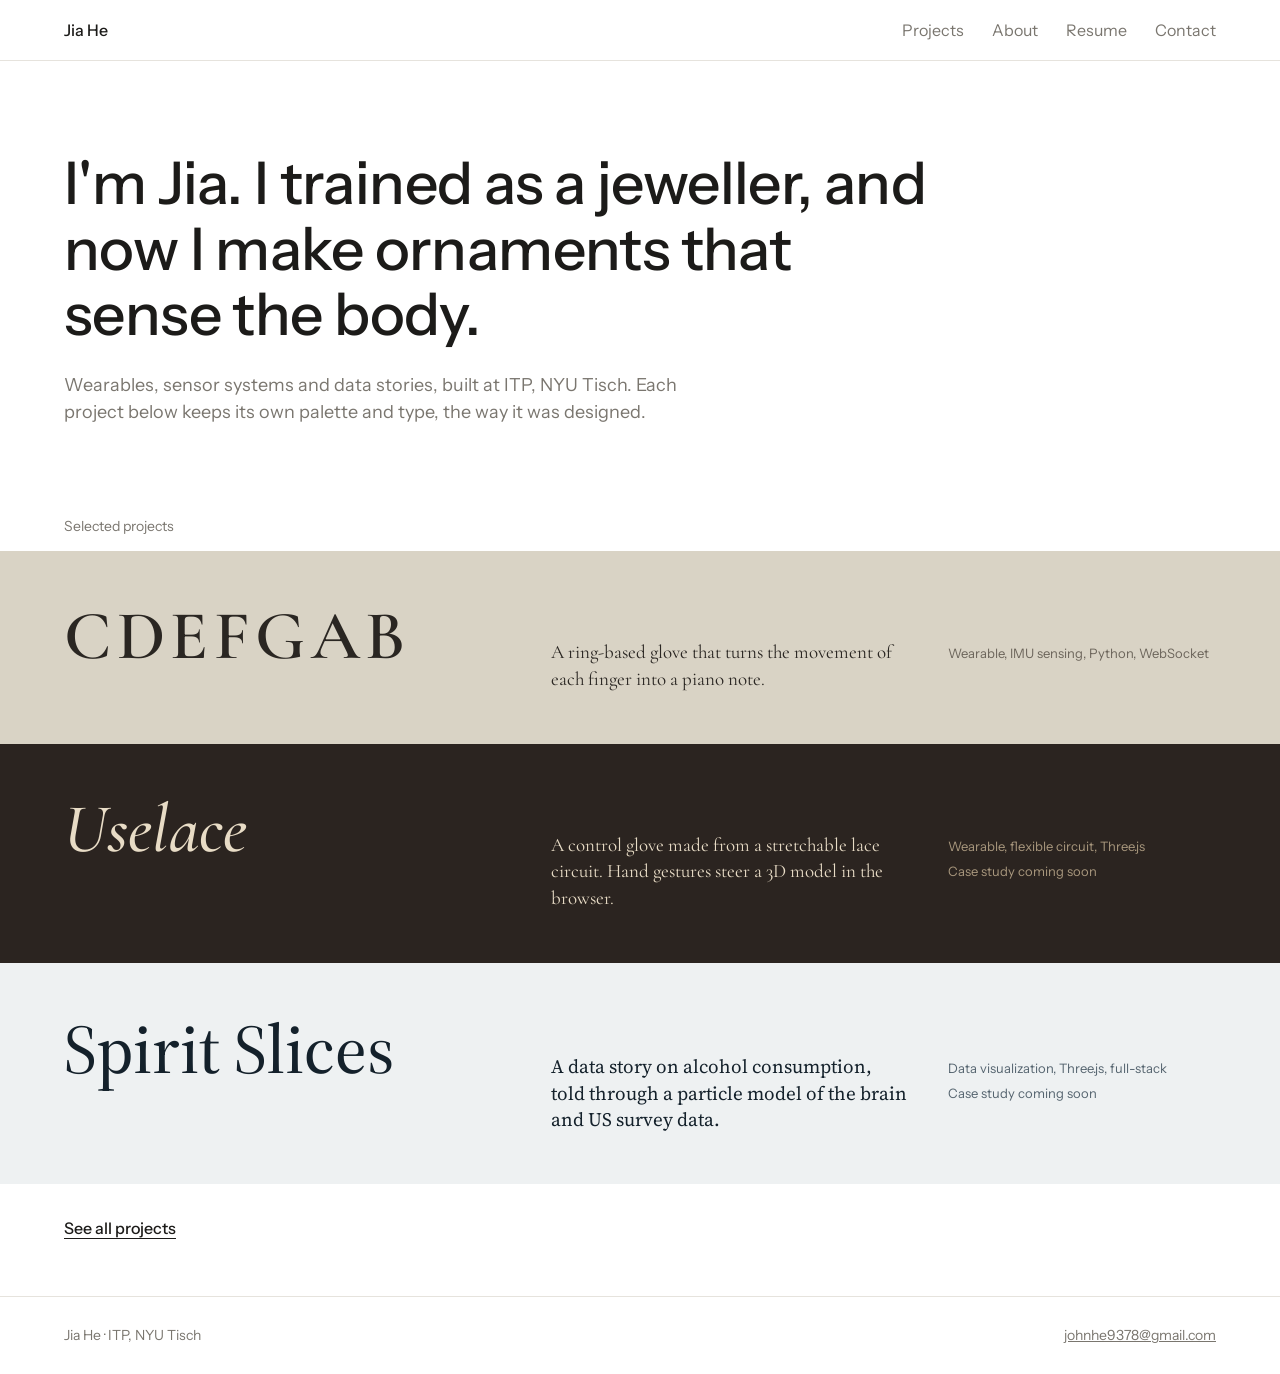
==== index.html @ 9ee6cc69 "initial commit" ====
<!doctype html>
<html lang="en">
<head>
  <meta charset="utf-8">
  <meta name="viewport" content="width=device-width, initial-scale=1">
  <title>Jia He — Wearables and interactive design</title>
  <meta name="description" content="Portfolio of Jia He, a jeweller turned creative technologist at ITP, NYU Tisch.">
  <meta property="og:title" content="Jia He — Wearables and interactive design">
  <meta property="og:description" content="Portfolio of Jia He, a jeweller turned creative technologist at ITP, NYU Tisch.">
  <link rel="preconnect" href="https://fonts.googleapis.com">
  <link rel="preconnect" href="https://fonts.gstatic.com" crossorigin>
  <link href="https://fonts.googleapis.com/css2?family=Cormorant+Garamond:ital,wght@0,500;0,600;1,500&family=IBM+Plex+Mono&family=Instrument+Sans:wght@400;500&family=JetBrains+Mono:wght@400&family=Source+Serif+4:opsz,wght@8..60,500&display=swap" rel="stylesheet">
  <link rel="stylesheet" href="style.css">
</head>
<body>

  <!-- Neutral shell: the same on every page -->
  <header class="shell-nav">
    <a class="shell-nav__name" href="index.html">Jia He</a>
    <nav class="shell-nav__links" aria-label="Site">
      <a href="projects.html">Projects</a>
      <a href="about.html">About</a>
      <a href="download/Jiayang_He_Resume.pdf">Resume</a>
      <a href="about.html#contact">Contact</a>
    </nav>
  </header>

  <main>
    <section class="page intro">
      <h1 class="intro__statement">I'm Jia. I trained as a jeweller, and now I make ornaments that sense the body.</h1>
      <p class="intro__sub">
        Wearables, sensor systems and data stories, built at ITP, NYU Tisch.
        Each project below keeps its own palette and type, the way it was designed.
      </p>
    </section>

    <section class="bands" aria-labelledby="selected">
      <h2 class="bands__label" id="selected">Selected projects</h2>
      <a class="band" data-skin="cdefgab" href="cdefgab.html"><div class="band__inner">
        <h3 class="band__title">CDEFGAB</h3>
        <p class="band__deck">A ring-based glove that turns the movement of each finger into a piano note.</p>
        <p class="band__tags">Wearable, IMU sensing, Python, WebSocket</p>
      </div></a>
      <div class="band" data-skin="uselace"><div class="band__inner">
        <h3 class="band__title">Uselace</h3>
        <p class="band__deck">A control glove made from a stretchable lace circuit. Hand gestures steer a 3D model in the browser.</p>
        <p class="band__tags">Wearable, flexible circuit, Three.js<span class="soon">Case study coming soon</span></p>
      </div></div>
      <div class="band" data-skin="spirit-slices"><div class="band__inner">
        <h3 class="band__title">Spirit Slices</h3>
        <p class="band__deck">A data story on alcohol consumption, told through a particle model of the brain and US survey data.</p>
        <p class="band__tags">Data visualization, Three.js, full-stack<span class="soon">Case study coming soon</span></p>
      </div></div>
    </section>

    <p class="page page--tight"><a class="more" href="projects.html">See all projects</a></p>
  </main>

  <footer class="shell-footer">
    <p>Jia He · ITP, NYU Tisch</p>
    <p><a href="mailto:johnhe9378@gmail.com">johnhe9378@gmail.com</a></p>
  </footer>

  <script src="script.js"></script>
</body>
</html>
---- style.css ----
/* ==========================================================
   1. Tokens
   The shell (nav, footer) is neutral and identical on every page.
   Each project sets its own skin through [data-skin="…"].
   ========================================================== */

:root {
  --shell-bg: #ffffff;
  --shell-ink: #1c1b19;
  --shell-muted: #7a766f;
  --shell-rule: #e6e3dd;
  --shell-font: "Instrument Sans", system-ui, sans-serif;

  --measure: 62ch;
  --gutter: clamp(20px, 5vw, 72px);
  --max: 1320px;
}

/* CDEFGAB skin — beige, tracked serif, dusty-rose tags, per-finger colors */
[data-skin="cdefgab"] {
  --bg: #d9d3c5;
  --bg-panel: #efeae0;
  --ink: #2a2622;
  --muted: #6c655b;
  --rule: rgba(42, 38, 34, 0.18);
  --tag-bg: #c9a99a;
  --tag-ink: #4f2a22;
  --link: #7a3d2f;

  --font-display: "Cormorant Garamond", Georgia, serif;
  --font-body: "Cormorant Garamond", Georgia, serif;
  --font-code: "JetBrains Mono", ui-monospace, monospace;

  --finger-thumb: #4c6fbf;
  --finger-index: #d9782f;
  --finger-middle: #4c9b5e;
  --finger-ring: #d9a32f;
  --finger-pinky: #c76ba8;
}

/* Example of a second skin the same template can wear (Earth Rover) */
[data-skin="earth-rover"] {
  --bg: #111111;
  --bg-panel: #1e1e1e;
  --ink: #ececec;
  --muted: #9a9a9a;
  --rule: rgba(255, 255, 255, 0.16);
  --tag-bg: #ececec;
  --tag-ink: #111111;
  --link: #ececec;
  --font-display: "JetBrains Mono", monospace;
  --font-body: "Instrument Sans", sans-serif;
  --font-code: "JetBrains Mono", monospace;
}

/* ==========================================================
   2. Reset and base
   ========================================================== */

*, *::before, *::after { box-sizing: border-box; }

html { -webkit-text-size-adjust: 100%; scroll-behavior: smooth; }

@media (prefers-reduced-motion: reduce) {
  html { scroll-behavior: auto; }
}

body {
  margin: 0;
  background: var(--shell-bg);
  color: var(--shell-ink);
  font-family: var(--shell-font);
  font-size: 16px;
  line-height: 1.5;
}

img, svg, canvas { display: block; max-width: 100%; }

a { color: inherit; }

:focus-visible {
  outline: 2px solid currentColor;
  outline-offset: 3px;
}

/* ==========================================================
   3. Shell
   ========================================================== */

.shell-nav {
  display: flex;
  justify-content: space-between;
  align-items: baseline;
  padding: 18px var(--gutter);
  border-bottom: 1px solid var(--shell-rule);
}

.shell-nav__name {
  text-decoration: none;
  font-weight: 500;
}

.shell-nav__links { display: flex; gap: 28px; }

.shell-nav__links a {
  text-decoration: none;
  color: var(--shell-muted);
}

.shell-nav__links a[aria-current="page"],
.shell-nav__links a:hover { color: var(--shell-ink); }

.shell-footer {
  display: flex;
  justify-content: space-between;
  padding: 28px var(--gutter);
  border-top: 1px solid var(--shell-rule);
  color: var(--shell-muted);
  font-size: 14px;
}

.shell-footer p { margin: 0; }

/* ==========================================================
   4. Project region
   ========================================================== */

.project {
  background: var(--bg);
  color: var(--ink);
  font-family: var(--font-body);
  font-size: 19px;
  line-height: 1.55;
}

.project a { color: var(--link); }

/* ---------- Hero ---------- */

.hero {
  max-width: var(--max);
  margin: 0 auto;
  padding: clamp(40px, 7vw, 96px) var(--gutter) clamp(32px, 5vw, 64px);
  display: grid;
  gap: 40px;
}

.hero__kicker {
  margin: 0 0 12px;
  font-family: var(--shell-font);
  font-size: 14px;
  color: var(--muted);
}

.hero__title {
  margin: 0;
  font-family: var(--font-display);
  font-weight: 600;
  font-size: clamp(56px, 11vw, 148px);
  line-height: 0.95;
  letter-spacing: 0.08em;
  text-transform: uppercase;
}

.hero__deck {
  max-width: 34ch;
  margin: 24px 0 0;
  font-size: clamp(22px, 2.6vw, 30px);
  line-height: 1.3;
  font-weight: 500;
}

/* The plot: the one place this page spends its boldness */
.hero__plot {
  margin: 0;
  background: var(--bg-panel);
  padding: 20px 20px 16px;
}

.hero__plot canvas {
  width: 100%;
  height: auto;
  aspect-ratio: 1200 / 360;
}

.hero__plot figcaption {
  display: flex;
  justify-content: space-between;
  align-items: center;
  gap: 16px;
  margin-top: 12px;
  font-size: 15px;
  color: var(--muted);
  font-family: var(--shell-font);
}

.legend {
  display: flex;
  gap: 22px;
  margin-bottom: 14px;
  font-family: var(--shell-font);
  font-size: 13px;
  color: var(--muted);
}

.legend span { display: flex; align-items: center; gap: 8px; }

.legend span::before {
  content: "";
  width: 10px;
  height: 10px;
  border-radius: 50%;
  background: var(--c);
}

.replay {
  font: inherit;
  padding: 6px 14px;
  border: 1px solid var(--rule);
  border-radius: 999px;
  background: transparent;
  color: var(--ink);
  cursor: pointer;
}

.replay:hover { background: var(--bg); }

.meta {
  display: grid;
  grid-template-columns: repeat(4, 1fr);
  gap: 24px;
  margin: 0;
  padding-top: 24px;
  border-top: 1px solid var(--rule);
}

.meta dt {
  font-family: var(--shell-font);
  font-size: 13px;
  color: var(--muted);
  margin-bottom: 6px;
}

.meta dd {
  margin: 0;
  font-size: 17px;
  line-height: 1.4;
}

.meta dd a { margin-right: 14px; }

/* ---------- Body: index + stages ---------- */

.body {
  max-width: var(--max);
  margin: 0 auto;
  padding: 0 var(--gutter);
  display: grid;
  grid-template-columns: 160px 1fr;
  gap: 48px;
}

.index {
  position: sticky;
  top: 24px;
  align-self: start;
  padding-top: 64px;
  font-family: var(--shell-font);
  font-size: 14px;
}

.index__title {
  margin: 0 0 10px;
  color: var(--muted);
}

.index ol {
  list-style: none;
  margin: 0;
  padding: 0;
  border-left: 1px solid var(--rule);
}

.index li a {
  display: block;
  padding: 6px 0 6px 14px;
  margin-left: -1px;
  border-left: 1px solid transparent;
  color: var(--muted);
  text-decoration: none;
}

.index li a[aria-current="true"] {
  color: var(--ink);
  border-left-color: var(--ink);
}

.stages { min-width: 0; }

.stage {
  padding: 64px 0;
  border-top: 1px solid var(--rule);
}

.stage:first-child { border-top: 0; }

.stage__head {
  display: flex;
  align-items: baseline;
  gap: 18px;
  margin-bottom: 32px;
}

.stage__head h2 {
  margin: 0;
  font-family: var(--font-display);
  font-weight: 600;
  font-size: clamp(30px, 3.6vw, 44px);
  letter-spacing: 0.12em;
  text-transform: uppercase;
  line-height: 1;
}

/* The tag mirrors the small rose labels in the Figma frames */
.tag {
  padding: 3px 10px;
  background: var(--tag-bg);
  color: var(--tag-ink);
  font-family: var(--shell-font);
  font-size: 12px;
  letter-spacing: 0.02em;
}

.stage__grid {
  display: grid;
  grid-template-columns: repeat(2, 1fr);
  gap: 32px 40px;
  align-items: start;
}

.stage__text { max-width: var(--measure); }
.stage__text p { margin: 0 0 1em; }
.stage__text p:last-child { margin-bottom: 0; }

/* ---------- Figures ---------- */

.fig { margin: 0; }
.fig--wide { grid-column: 1 / -1; }

.fig__frame {
  aspect-ratio: 16 / 9;
  background: var(--bg-panel);
  overflow: hidden;
}

.fig__frame--portrait { aspect-ratio: 3 / 4; }

.fig__frame img {
  width: 100%;
  height: 100%;
  object-fit: cover;
}

/* Placeholder state, shown until an image is dropped in */
.fig__frame:empty {
  display: grid;
  place-items: center;
  border: 1px dashed var(--rule);
  font-family: var(--shell-font);
  font-size: 13px;
  color: var(--muted);
}

.fig__frame:empty::after {
  content: attr(data-src);
}

.fig figcaption {
  margin-top: 10px;
  font-size: 15px;
  line-height: 1.4;
  color: var(--muted);
  max-width: 60ch;
}

/* ---------- Callout ---------- */

.callout {
  margin-top: 28px;
  padding: 20px 22px;
  background: var(--bg-panel);
}

.callout p { margin: 0; }

.callout__figure {
  font-family: var(--font-display);
  font-size: 40px;
  line-height: 1;
  margin-bottom: 8px !important;
}

/* ---------- State diagram (inline SVG) ---------- */

.fig--diagram .state {
  width: 100%;
  height: auto;
  background: var(--bg-panel);
  padding: 20px;
  font-family: var(--shell-font);
}

.state__node rect {
  fill: none;
  stroke: var(--ink);
  stroke-width: 1.2;
}

.state__node text {
  fill: var(--ink);
  font-size: 15px;
  text-anchor: middle;
}

.state__edge {
  fill: none;
  stroke: var(--ink);
  stroke-width: 1.2;
  marker-end: none;
}

.state__edge--return { stroke-dasharray: 4 4; }

.state__label {
  fill: var(--muted);
  font-size: 12px;
  text-anchor: middle;
}

/* ---------- Code ---------- */

.code-pair {
  grid-column: 1 / -1;
  display: grid;
  grid-template-columns: repeat(2, 1fr);
  gap: 20px;
}

.code {
  margin: 0;
  padding: 18px 20px;
  background: var(--bg-panel);
  font-family: var(--font-code);
  font-size: 13px;
  line-height: 1.6;
  overflow-x: auto;
}

.code .c { color: var(--muted); }

/* ---------- Prev / next ---------- */

.project-nav {
  max-width: var(--max);
  margin: 0 auto;
  padding: 48px var(--gutter) 72px;
  display: flex;
  justify-content: space-between;
  border-top: 1px solid var(--rule);
}

.project-nav__link {
  text-decoration: none;
  color: var(--ink);
  display: grid;
  gap: 4px;
}

.project-nav__link small {
  font-family: var(--shell-font);
  font-size: 13px;
  color: var(--muted);
}

.project-nav__link span {
  font-family: var(--font-display);
  font-size: 32px;
  letter-spacing: 0.06em;
  text-transform: uppercase;
}

.project-nav__link--next { text-align: right; }

/* ==========================================================
   5. Responsive
   ========================================================== */

@media (max-width: 900px) {
  .body { grid-template-columns: 1fr; gap: 0; }

  .index {
    position: static;
    padding-top: 40px;
  }

  .index ol {
    display: flex;
    flex-wrap: wrap;
    gap: 4px 18px;
    border-left: 0;
  }

  .index li a {
    padding: 4px 0;
    margin: 0;
    border-left: 0;
    border-bottom: 1px solid transparent;
  }

  .index li a[aria-current="true"] { border-bottom-color: var(--ink); }

  .meta { grid-template-columns: repeat(2, 1fr); }
}

@media (max-width: 640px) {
  .project { font-size: 18px; }
  .stage__grid, .code-pair { grid-template-columns: 1fr; }
  .stage { padding: 48px 0; }
  .stage__head { flex-wrap: wrap; gap: 12px; }
  .legend { flex-wrap: wrap; gap: 10px 16px; }
  .hero__plot figcaption { flex-direction: column; align-items: flex-start; }
  .shell-footer { flex-direction: column; gap: 6px; }
  .project-nav__link span { font-size: 22px; }
}
/* ==========================================================
   6. Site pages: home, projects, about
   The shell stays neutral. Anything that represents a project
   (a band on the home page, a card on the projects page) wears
   that project's skin, so the index previews each case study.
   ========================================================== */

/* Per-skin title treatment, used by bands and cards */
[data-skin="cdefgab"] { --display-transform: uppercase; --display-tracking: 0.08em; }

/* Placeholder skins: swap these values for the palettes in your Figma frames */
[data-skin="uselace"] {
  --bg: #2b2420; --bg-panel: #382f29; --ink: #e8dcc6; --muted: #a8977d;
  --rule: rgba(232, 220, 198, 0.2);
  --font-display: "Cormorant Garamond", Georgia, serif;
  --font-body: "Cormorant Garamond", Georgia, serif;
  --display-style: italic; --display-weight: 500;
}
[data-skin="spirit-slices"] {
  --bg: #eef1f2; --bg-panel: #dfe5e7; --ink: #14212b; --muted: #55646f;
  --rule: rgba(20, 33, 43, 0.18);
  --font-display: "Source Serif 4", Georgia, serif;
  --font-body: "Source Serif 4", Georgia, serif;
  --display-weight: 500;
}
[data-skin="earth-rover"] { --display-weight: 400; --display-tracking: -0.02em; }
[data-skin="cell-ar"] {
  --bg: #0f3b3a; --bg-panel: #174b49; --ink: #e6f5ee; --muted: #9cc4b8;
  --rule: rgba(230, 245, 238, 0.2);
  --font-display: "Instrument Sans", system-ui, sans-serif;
  --font-body: "Instrument Sans", system-ui, sans-serif;
  --display-weight: 500; --display-tracking: -0.02em;
}

.page {
  max-width: var(--max);
  margin: 0 auto;
  padding: clamp(40px, 7vw, 96px) var(--gutter);
}
.page--tight { padding-top: 32px; padding-bottom: 56px; }

.page__title {
  margin: 0 0 40px;
  font-size: clamp(30px, 4.6vw, 60px);
  font-weight: 500;
  line-height: 1.1;
  letter-spacing: -0.01em;
}

.intro__statement {
  margin: 0;
  max-width: 22ch;
  font-size: clamp(30px, 4.6vw, 60px);
  font-weight: 500;
  line-height: 1.12;
  letter-spacing: -0.01em;
}

.intro__sub {
  max-width: 52ch;
  margin: 24px 0 0;
  font-size: 18px;
  color: var(--shell-muted);
}

.more { font-weight: 500; text-underline-offset: 4px; }

.soon {
  display: block;
  margin: 6px 0 0;
  font-family: var(--shell-font);
  font-size: 13px;
  color: var(--muted);
}

/* ---------- Home: skinned bands ---------- */

.bands__label {
  max-width: var(--max);
  margin: 0 auto;
  padding: 0 var(--gutter) 14px;
  font-size: 14px;
  font-weight: 400;
  color: var(--shell-muted);
}

.band {
  display: block;
  background: var(--bg);
  color: var(--ink);
  font-family: var(--font-body);
  text-decoration: none;
}

a.band:hover, a.band:focus-visible { background: var(--bg-panel); }

.band__inner {
  max-width: var(--max);
  margin: 0 auto;
  padding: clamp(28px, 4vw, 52px) var(--gutter);
  display: grid;
  grid-template-columns: minmax(0, 5fr) minmax(0, 4fr) minmax(0, 3fr);
  gap: 16px 40px;
  align-items: baseline;
}

.band__title, .card__title {
  margin: 0;
  font-family: var(--font-display);
  font-weight: var(--display-weight, 600);
  font-style: var(--display-style, normal);
  text-transform: var(--display-transform, none);
  letter-spacing: var(--display-tracking, 0);
  line-height: 1;
}

.band__title { font-size: clamp(36px, 5.4vw, 76px); }
.band__deck { margin: 0; font-size: 19px; line-height: 1.4; }

.band__tags, .card__tags {
  margin: 0;
  font-family: var(--shell-font);
  font-size: 13px;
  color: var(--muted);
}

/* ---------- Projects: skinned cards ---------- */

.cards {
  display: grid;
  grid-template-columns: repeat(3, minmax(0, 1fr));
  gap: 20px;
}

.card {
  display: flex;
  flex-direction: column;
  gap: 10px;
  padding: 16px 16px 22px;
  background: var(--bg);
  color: var(--ink);
  font-family: var(--font-body);
  text-decoration: none;
}

.card--lead { grid-column: span 2; }
.card .fig__frame { aspect-ratio: 4 / 3; margin-bottom: 8px; }
.card--lead .fig__frame { aspect-ratio: auto; flex: 1; min-height: 240px; }
a.card:hover .fig__frame, a.card:focus-visible .fig__frame { outline: 1px solid var(--ink); }

.card__title { font-size: clamp(28px, 3vw, 40px); }
.card__deck { margin: 0; font-size: 17px; line-height: 1.4; }

/* ---------- About ---------- */

.about {
  display: grid;
  grid-template-columns: minmax(0, 5fr) minmax(0, 6fr);
  gap: 56px clamp(32px, 6vw, 96px);
  align-items: start;
}

.about__bio p { max-width: 46ch; margin: 24px 0 0; font-size: 18px; }

.about__facts section + section { margin-top: 40px; }

.about__facts h2 {
  margin: 0 0 4px;
  font-size: 14px;
  font-weight: 400;
  color: var(--shell-muted);
}

.rows { margin: 0; }

.rows > div {
  display: grid;
  grid-template-columns: 150px minmax(0, 1fr);
  gap: 20px;
  padding: 12px 0;
  border-top: 1px solid var(--shell-rule);
}

.rows dt { color: var(--shell-muted); font-size: 15px; }
.rows dd { margin: 0; }

@media (max-width: 900px) {
  .band__inner { grid-template-columns: 1fr; }
  .cards { grid-template-columns: repeat(2, minmax(0, 1fr)); }
  .about { grid-template-columns: 1fr; }
}

@media (max-width: 640px) {
  .shell-nav { flex-wrap: wrap; gap: 8px 20px; }
  .shell-nav__links { gap: 18px; flex-wrap: wrap; }
  .cards { grid-template-columns: 1fr; }
  .card--lead { grid-column: auto; }
  .card--lead .fig__frame { aspect-ratio: 4 / 3; min-height: 0; }
  .rows > div { grid-template-columns: 1fr; gap: 2px; }
}

.about .intro__statement { font-size: clamp(26px, 3vw, 38px); line-height: 1.2; }
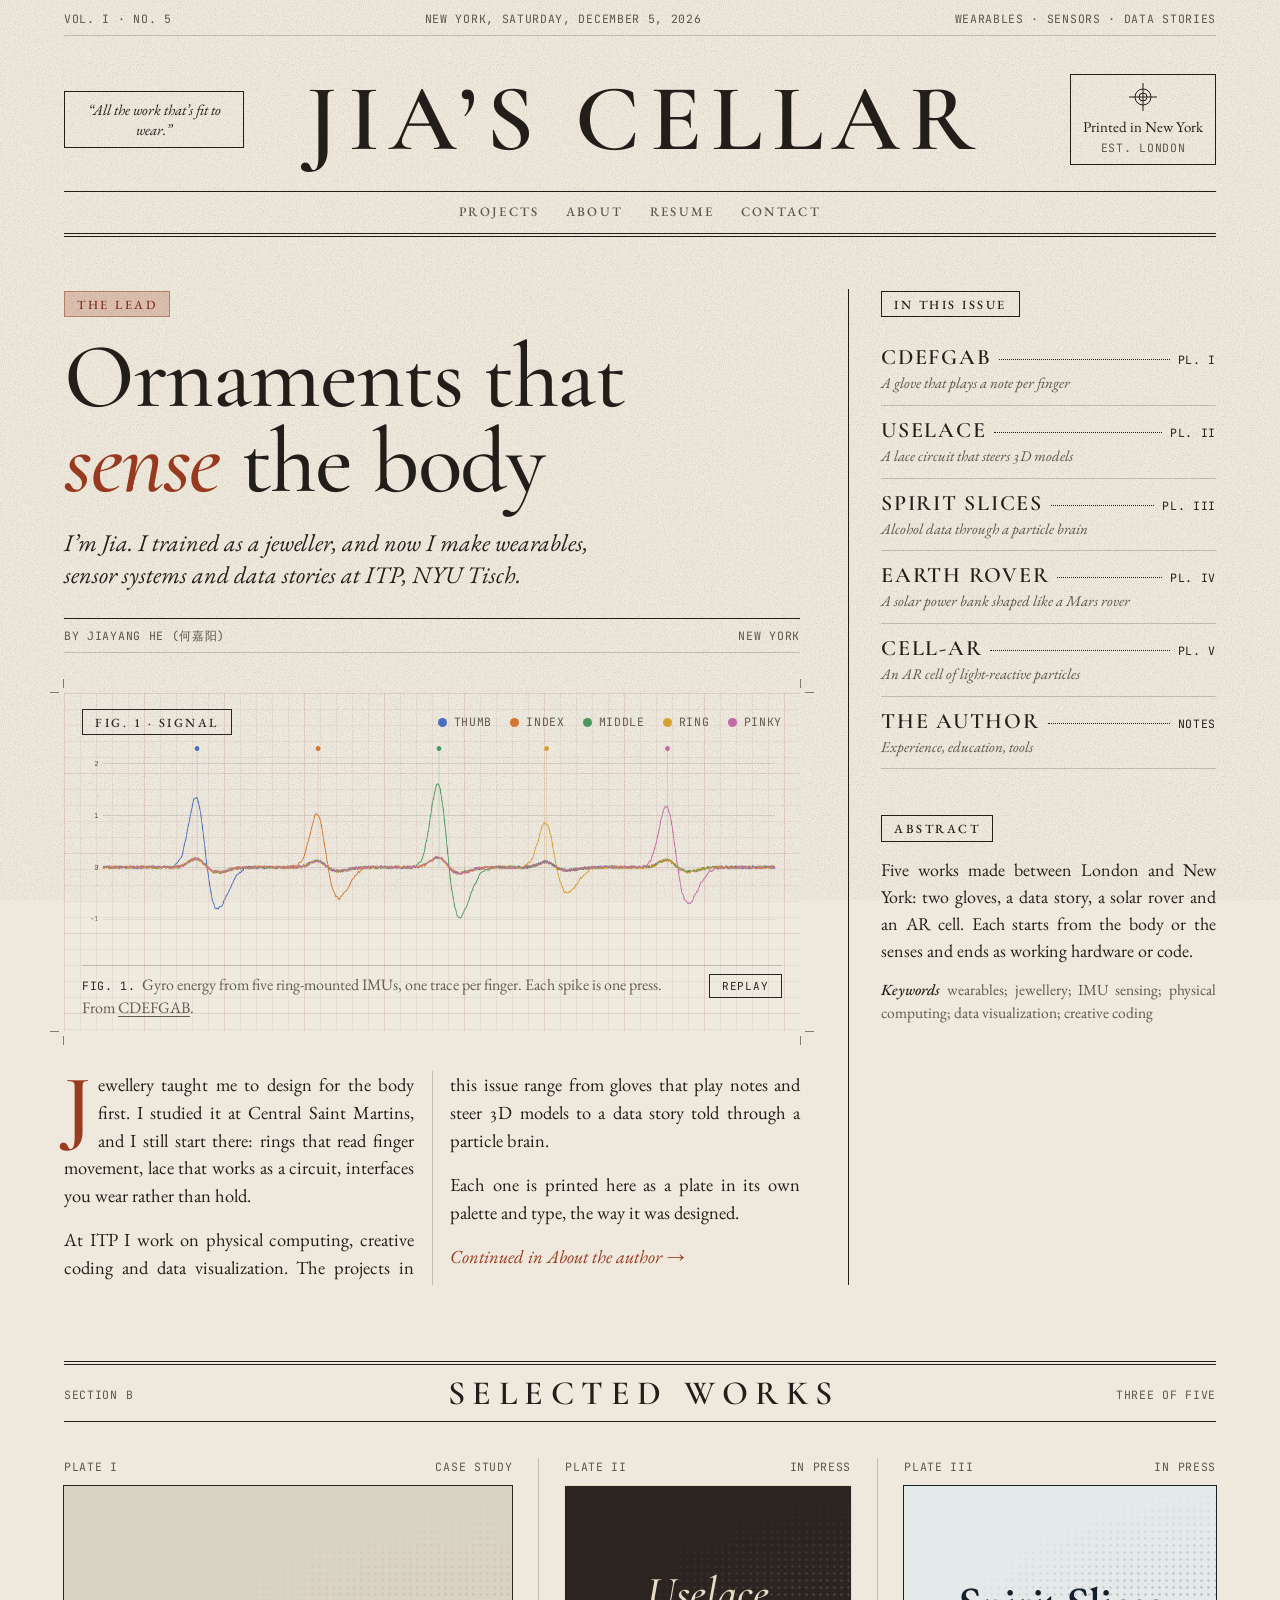
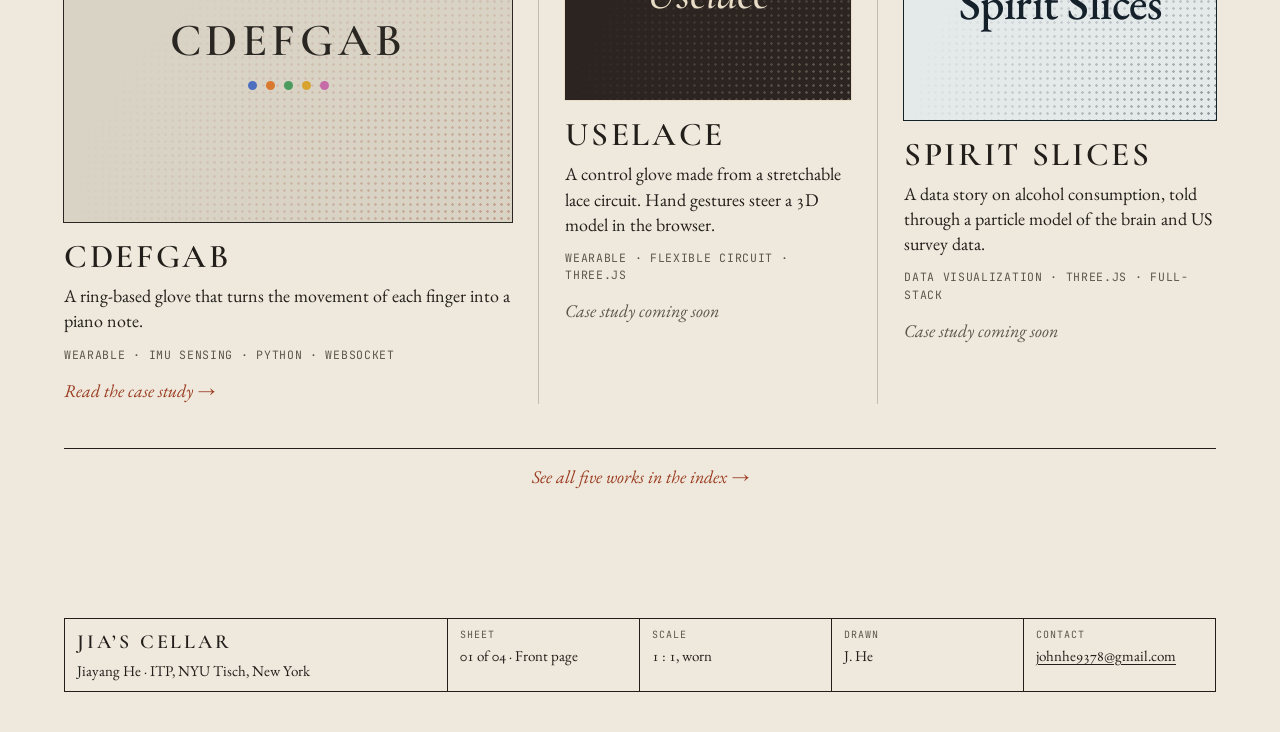
==== commit 6519dc1f: "Restyle site as a printed broadsheet with a front-page hero Newsprint palette, tracked-caps serif he" ====
--- a/index.html
+++ b/index.html
@@ -3,21 +3,35 @@
 <head>
   <meta charset="utf-8">
   <meta name="viewport" content="width=device-width, initial-scale=1">
-  <title>Jia He — Wearables and interactive design</title>
+  <title>Jia's Cellar — Jia He, wearables and interactive design</title>
   <meta name="description" content="Portfolio of Jia He, a jeweller turned creative technologist at ITP, NYU Tisch.">
-  <meta property="og:title" content="Jia He — Wearables and interactive design">
+  <meta property="og:title" content="Jia's Cellar — Jia He, wearables and interactive design">
   <meta property="og:description" content="Portfolio of Jia He, a jeweller turned creative technologist at ITP, NYU Tisch.">
   <link rel="preconnect" href="https://fonts.googleapis.com">
   <link rel="preconnect" href="https://fonts.gstatic.com" crossorigin>
-  <link href="https://fonts.googleapis.com/css2?family=Cormorant+Garamond:ital,wght@0,500;0,600;1,500&family=IBM+Plex+Mono&family=Instrument+Sans:wght@400;500&family=JetBrains+Mono:wght@400&family=Source+Serif+4:opsz,wght@8..60,500&display=swap" rel="stylesheet">
+  <link href="https://fonts.googleapis.com/css2?family=Cormorant+Garamond:ital,wght@0,500;0,600;1,500;1,600&family=EB+Garamond:ital,wght@0,400;0,500;1,400&family=JetBrains+Mono:wght@400;500&display=swap" rel="stylesheet">
   <link rel="stylesheet" href="style.css">
 </head>
 <body>
+  <a class="skip" href="#main">Skip to content</a>
 
-  <!-- Neutral shell: the same on every page -->
-  <header class="shell-nav">
-    <a class="shell-nav__name" href="index.html">Jia He</a>
-    <nav class="shell-nav__links" aria-label="Site">
+  <!-- Front-page masthead: nameplate with ears. Inner pages use the compact bar. -->
+  <header class="masthead masthead--front">
+    <div class="masthead__strip mono">
+      <span>Vol. I · No. 5</span>
+      <span data-today>New York</span>
+      <span>Wearables · Sensors · Data stories</span>
+    </div>
+    <div class="masthead__flag">
+      <p class="ear">“All the work that’s fit to wear.”</p>
+      <a class="masthead__name" href="index.html" aria-current="page">Jia’s Cellar</a>
+      <p class="ear ear--right">
+        <svg class="regmark" viewBox="0 0 28 28" aria-hidden="true"><g fill="none" stroke="currentColor"><circle cx="14" cy="14" r="8"/><circle cx="14" cy="14" r="4"/><path d="M14 0v28M0 14h28"/></g></svg>
+        Printed in New York
+        <span class="mono">Est. London</span>
+      </p>
+    </div>
+    <nav class="masthead__nav" aria-label="Site">
       <a href="projects.html">Projects</a>
       <a href="about.html">About</a>
       <a href="download/Jiayang_He_Resume.pdf">Resume</a>
@@ -25,40 +39,147 @@
     </nav>
   </header>
 
-  <main>
-    <section class="page intro">
-      <h1 class="intro__statement">I'm Jia. I trained as a jeweller, and now I make ornaments that sense the body.</h1>
-      <p class="intro__sub">
-        Wearables, sensor systems and data stories, built at ITP, NYU Tisch.
-        Each project below keeps its own palette and type, the way it was designed.
-      </p>
+  <main id="main">
+
+    <!-- Hero: the lead story -->
+    <section class="front">
+      <article class="front__lead">
+        <p class="label label--filled">The lead</p>
+        <h1 class="headline">Ornaments that <em>sense</em> the body</h1>
+        <p class="deck">
+          I’m Jia. I trained as a jeweller, and now I make wearables, sensor systems
+          and data stories at ITP, NYU Tisch.
+        </p>
+        <p class="byline mono">
+          <span>By Jiayang He (何嘉阳)</span>
+          <span>New York</span>
+        </p>
+
+        <figure class="plot graph crop" data-skin="cdefgab">
+          <div class="plot__head">
+            <span class="label">Fig. 1 · Signal</span>
+            <div class="legend mono" aria-hidden="true">
+              <span style="--c: var(--finger-thumb)">Thumb</span>
+              <span style="--c: var(--finger-index)">Index</span>
+              <span style="--c: var(--finger-middle)">Middle</span>
+              <span style="--c: var(--finger-ring)">Ring</span>
+              <span style="--c: var(--finger-pinky)">Pinky</span>
+            </div>
+          </div>
+          <canvas id="signal" width="1200" height="360" role="img"
+                  aria-label="Five gyro traces, one per finger, each spiking once as that finger presses"></canvas>
+          <figcaption>
+            <span><span class="fig-no">Fig. 1.</span>Gyro energy from five ring-mounted IMUs, one trace per finger.
+            Each spike is one press. From <a href="cdefgab.html">CDEFGAB</a>.</span>
+            <button type="button" class="replay" id="replay">Replay</button>
+          </figcaption>
+        </figure>
+
+        <div class="columns dropcap">
+          <p>
+            Jewellery taught me to design for the body first. I studied it at Central Saint
+            Martins, and I still start there: rings that read finger movement, lace that works
+            as a circuit, interfaces you wear rather than hold.
+          </p>
+          <p>
+            At ITP I work on physical computing, creative coding and data visualization. The
+            projects in this issue range from gloves that play notes and steer 3D models to a
+            data story told through a particle brain.
+          </p>
+          <p>
+            Each one is printed here as a plate in its own palette and type, the way it was
+            designed.
+          </p>
+          <p class="jump"><a href="about.html">Continued in About the author →</a></p>
+        </div>
+      </article>
+
+      <aside class="front__aside">
+        <nav aria-labelledby="contents-head">
+          <h2 class="label" id="contents-head">In this issue</h2>
+          <ol class="contents">
+            <li><a href="cdefgab.html"><span class="contents__title">CDEFGAB</span><span class="contents__leader"></span><span class="contents__ref mono">Pl. I</span></a>
+              <small>A glove that plays a note per finger</small></li>
+            <li><a href="projects.html#uselace"><span class="contents__title">Uselace</span><span class="contents__leader"></span><span class="contents__ref mono">Pl. II</span></a>
+              <small>A lace circuit that steers 3D models</small></li>
+            <li><a href="projects.html#spirit-slices"><span class="contents__title">Spirit Slices</span><span class="contents__leader"></span><span class="contents__ref mono">Pl. III</span></a>
+              <small>Alcohol data through a particle brain</small></li>
+            <li><a href="projects.html#earth-rover"><span class="contents__title">Earth Rover</span><span class="contents__leader"></span><span class="contents__ref mono">Pl. IV</span></a>
+              <small>A solar power bank shaped like a Mars rover</small></li>
+            <li><a href="projects.html#cell-ar"><span class="contents__title">Cell-AR</span><span class="contents__leader"></span><span class="contents__ref mono">Pl. V</span></a>
+              <small>An AR cell of light-reactive particles</small></li>
+            <li><a href="about.html"><span class="contents__title">The author</span><span class="contents__leader"></span><span class="contents__ref mono">Notes</span></a>
+              <small>Experience, education, tools</small></li>
+          </ol>
+        </nav>
+
+        <section class="abstract" aria-labelledby="abstract-head">
+          <h2 class="label" id="abstract-head">Abstract</h2>
+          <p>
+            Five works made between London and New York: two gloves, a data story, a
+            solar rover and an AR cell. Each starts from the body or the senses
+            and ends as working hardware or code.
+          </p>
+          <p class="keywords"><b>Keywords</b> wearables; jewellery; IMU sensing; physical computing; data visualization; creative coding</p>
+        </section>
+      </aside>
     </section>
 
-    <section class="bands" aria-labelledby="selected">
-      <h2 class="bands__label" id="selected">Selected projects</h2>
-      <a class="band" data-skin="cdefgab" href="cdefgab.html"><div class="band__inner">
-        <h3 class="band__title">CDEFGAB</h3>
-        <p class="band__deck">A ring-based glove that turns the movement of each finger into a piano note.</p>
-        <p class="band__tags">Wearable, IMU sensing, Python, WebSocket</p>
-      </div></a>
-      <div class="band" data-skin="uselace"><div class="band__inner">
-        <h3 class="band__title">Uselace</h3>
-        <p class="band__deck">A control glove made from a stretchable lace circuit. Hand gestures steer a 3D model in the browser.</p>
-        <p class="band__tags">Wearable, flexible circuit, Three.js<span class="soon">Case study coming soon</span></p>
-      </div></div>
-      <div class="band" data-skin="spirit-slices"><div class="band__inner">
-        <h3 class="band__title">Spirit Slices</h3>
-        <p class="band__deck">A data story on alcohol consumption, told through a particle model of the brain and US survey data.</p>
-        <p class="band__tags">Data visualization, Three.js, full-stack<span class="soon">Case study coming soon</span></p>
-      </div></div>
+    <!-- Selected works, each a plate in its project's skin -->
+    <section class="works" aria-labelledby="works-head">
+      <header class="section-flag">
+        <span class="mono">Section B</span>
+        <h2 id="works-head">Selected works</h2>
+        <span class="mono">Three of five</span>
+      </header>
+
+      <div class="entries">
+        <article class="entry">
+          <p class="entry__meta mono"><span>Plate I</span><span>Case study</span></p>
+          <a class="plate" data-skin="cdefgab" data-src="images/thumbs/cdefgab.jpg" href="cdefgab.html" tabindex="-1" aria-hidden="true">
+            <span class="plate__poster"><span class="plate__title">CDEFGAB</span></span>
+          </a>
+          <h3 class="entry__title"><a href="cdefgab.html">CDEFGAB</a></h3>
+          <p class="entry__deck">A ring-based glove that turns the movement of each finger into a piano note.</p>
+          <p class="entry__tags mono">Wearable · IMU sensing · Python · WebSocket</p>
+          <p class="jump"><a href="cdefgab.html">Read the case study →</a></p>
+        </article>
+
+        <article class="entry">
+          <p class="entry__meta mono"><span>Plate II</span><span>In press</span></p>
+          <div class="plate" data-skin="uselace" data-src="images/thumbs/uselace.jpg" aria-hidden="true">
+            <span class="plate__poster"><span class="plate__title">Uselace</span></span>
+          </div>
+          <h3 class="entry__title"><a href="projects.html#uselace">Uselace</a></h3>
+          <p class="entry__deck">A control glove made from a stretchable lace circuit. Hand gestures steer a 3D model in the browser.</p>
+          <p class="entry__tags mono">Wearable · flexible circuit · Three.js</p>
+          <p class="jump jump--off">Case study coming soon</p>
+        </article>
+
+        <article class="entry">
+          <p class="entry__meta mono"><span>Plate III</span><span>In press</span></p>
+          <div class="plate" data-skin="spirit-slices" data-src="images/thumbs/spirit-slices.jpg" aria-hidden="true">
+            <span class="plate__poster"><span class="plate__title">Spirit Slices</span></span>
+          </div>
+          <h3 class="entry__title"><a href="projects.html#spirit-slices">Spirit Slices</a></h3>
+          <p class="entry__deck">A data story on alcohol consumption, told through a particle model of the brain and US survey data.</p>
+          <p class="entry__tags mono">Data visualization · Three.js · full-stack</p>
+          <p class="jump jump--off">Case study coming soon</p>
+        </article>
+      </div>
+
+      <p class="more-line"><span class="jump"><a href="projects.html">See all five works in the index →</a></span></p>
     </section>
-
-    <p class="page page--tight"><a class="more" href="projects.html">See all projects</a></p>
   </main>
 
-  <footer class="shell-footer">
-    <p>Jia He · ITP, NYU Tisch</p>
-    <p><a href="mailto:johnhe9378@gmail.com">johnhe9378@gmail.com</a></p>
+  <footer class="colophon">
+    <dl class="titleblock">
+      <div class="titleblock__name"><dt>Jia’s Cellar</dt><dd>Jiayang He · ITP, NYU Tisch, New York</dd></div>
+      <div><dt>Sheet</dt><dd>01 of 04 · Front page</dd></div>
+      <div><dt>Scale</dt><dd>1 : 1, worn</dd></div>
+      <div><dt>Drawn</dt><dd>J. He</dd></div>
+      <div><dt>Contact</dt><dd><a href="mailto:johnhe9378@gmail.com">johnhe9378@gmail.com</a></dd></div>
+    </dl>
   </footer>
 
   <script src="script.js"></script>
--- a/style.css
+++ b/style.css
@@ -1,60 +1,48 @@
+/* ==========================================================
+   Jia's Cellar — a broadsheet / journal / drawing-set system
+   1. Tokens            paper, ink, rust, three voices of type
+   2. Base              reset, paper grain, links
+   3. Shared marks      labels, crop marks, graph paper, title block
+   4. Masthead + footer the shell, same on every page
+   5. Front page        the hero: nameplate, lead story, contents
+   6. Entries + plates  works shown as tipped-in plates
+   7. Inner pages       works index, about
+   8. Case study        the [data-skin] project region
+   9. Project skins     each project keeps its own palette and type
+   10. Responsive
+   ========================================================== */
+
 /* ==========================================================
    1. Tokens
-   The shell (nav, footer) is neutral and identical on every page.
-   Each project sets its own skin through [data-skin="…"].
+   The page is printed on warm newsprint. Everything inside a
+   [data-skin] region redefines the same names, so shared parts
+   (labels, captions, title blocks) take on that project's ink.
    ========================================================== */
 
 :root {
-  --shell-bg: #ffffff;
-  --shell-ink: #1c1b19;
-  --shell-muted: #7a766f;
-  --shell-rule: #e6e3dd;
-  --shell-font: "Instrument Sans", system-ui, sans-serif;
+  --bg: #efe9dd;          /* newsprint */
+  --bg-panel: #e5ddcd;
+  --ink: #221e1a;
+  --muted: #5d564c;
+  --rule: rgba(34, 30, 26, 0.22);
+  --accent: #9a3b20;      /* rust, from the arrows in the process sheets */
+  --label-bg: #dcc0b0;
+  --label-ink: #85321d;
+  --label-line: #b8826d;
+  --grid: rgba(154, 59, 32, 0.07);
+
+  --font-display: "Cormorant Garamond", Georgia, serif;
+  --font-body: "EB Garamond", Georgia, serif;
+  --font-mono: "JetBrains Mono", ui-monospace, monospace;
+  --font-code: var(--font-mono);
 
   --measure: 62ch;
-  --gutter: clamp(20px, 5vw, 72px);
+  --gutter: clamp(16px, 5vw, 72px);
   --max: 1320px;
 }
 
-/* CDEFGAB skin — beige, tracked serif, dusty-rose tags, per-finger colors */
-[data-skin="cdefgab"] {
-  --bg: #d9d3c5;
-  --bg-panel: #efeae0;
-  --ink: #2a2622;
-  --muted: #6c655b;
-  --rule: rgba(42, 38, 34, 0.18);
-  --tag-bg: #c9a99a;
-  --tag-ink: #4f2a22;
-  --link: #7a3d2f;
-
-  --font-display: "Cormorant Garamond", Georgia, serif;
-  --font-body: "Cormorant Garamond", Georgia, serif;
-  --font-code: "JetBrains Mono", ui-monospace, monospace;
-
-  --finger-thumb: #4c6fbf;
-  --finger-index: #d9782f;
-  --finger-middle: #4c9b5e;
-  --finger-ring: #d9a32f;
-  --finger-pinky: #c76ba8;
-}
-
-/* Example of a second skin the same template can wear (Earth Rover) */
-[data-skin="earth-rover"] {
-  --bg: #111111;
-  --bg-panel: #1e1e1e;
-  --ink: #ececec;
-  --muted: #9a9a9a;
-  --rule: rgba(255, 255, 255, 0.16);
-  --tag-bg: #ececec;
-  --tag-ink: #111111;
-  --link: #ececec;
-  --font-display: "JetBrains Mono", monospace;
-  --font-body: "Instrument Sans", sans-serif;
-  --font-code: "JetBrains Mono", monospace;
-}
-
 /* ==========================================================
-   2. Reset and base
+   2. Base
    ========================================================== */
 
 *, *::before, *::after { box-sizing: border-box; }
@@ -67,62 +55,734 @@
 
 body {
   margin: 0;
-  background: var(--shell-bg);
-  color: var(--shell-ink);
-  font-family: var(--shell-font);
+  background: var(--bg);
+  color: var(--ink);
+  font-family: var(--font-body);
+  font-size: 18px;
+  line-height: 1.5;
+  font-variant-numeric: oldstyle-nums;
+}
+
+/* Paper grain over everything, plates included, so the whole
+   site reads as one printed sheet. */
+body::after {
+  content: "";
+  position: fixed;
+  inset: 0;
+  z-index: 100;
+  pointer-events: none;
+  opacity: 0.5;
+  mix-blend-mode: multiply;
+  background-image: url("data:image/svg+xml,%3Csvg xmlns='http://www.w3.org/2000/svg' width='180' height='180'%3E%3Cfilter id='n'%3E%3CfeTurbulence type='fractalNoise' baseFrequency='.85' numOctaves='2' stitchTiles='stitch'/%3E%3CfeColorMatrix values='0 0 0 0 .35 0 0 0 0 .3 0 0 0 0 .24 0 0 0 -1.1 .62'/%3E%3C/filter%3E%3Crect width='100%25' height='100%25' filter='url(%23n)'/%3E%3C/svg%3E");
+}
+
+img, svg, canvas { display: block; max-width: 100%; }
+
+a { color: inherit; text-underline-offset: 3px; text-decoration-thickness: 1px; }
+
+:focus-visible {
+  outline: 2px solid var(--accent);
+  outline-offset: 3px;
+}
+
+.skip {
+  position: absolute;
+  left: -9999px;
+  top: 8px;
+  z-index: 101;
+  padding: 8px 14px;
+  background: var(--ink);
+  color: var(--bg);
+}
+.skip:focus { left: 8px; }
+
+/* ==========================================================
+   3. Shared marks
+   ========================================================== */
+
+/* Boxed label: the outlined tabs from the process sheets */
+.label {
+  display: inline-block;
+  margin: 0;
+  padding: 4px 12px 3px;
+  border: 1px solid currentColor;
+  font-family: var(--font-body);
+  font-weight: 500;
+  font-size: 12.5px;
+  line-height: 1.4;
+  letter-spacing: 0.2em;
+  text-transform: uppercase;
+  font-variant-numeric: lining-nums;
+}
+
+/* Filled label: the rose tab under each sheet title */
+.label--filled {
+  background: var(--label-bg);
+  color: var(--label-ink);
+  border-color: var(--label-line);
+}
+
+/* Mono annotation voice: figure numbers, bylines, tags */
+.mono {
+  font-family: var(--font-mono);
+  font-size: 11.5px;
+  letter-spacing: 0.06em;
+  text-transform: uppercase;
+  font-variant-numeric: normal;
+}
+
+/* Crop marks at the four corners, outside the box */
+.crop { position: relative; }
+.crop::before {
+  content: "";
+  position: absolute;
+  inset: -14px;
+  pointer-events: none;
+  --m: linear-gradient(var(--ink), var(--ink));
+  background:
+    var(--m) left 0 top 13px / 9px 1px no-repeat,
+    var(--m) left 13px top 0 / 1px 9px no-repeat,
+    var(--m) right 0 top 13px / 9px 1px no-repeat,
+    var(--m) right 13px top 0 / 1px 9px no-repeat,
+    var(--m) left 0 bottom 13px / 9px 1px no-repeat,
+    var(--m) left 13px bottom 0 / 1px 9px no-repeat,
+    var(--m) right 0 bottom 13px / 9px 1px no-repeat,
+    var(--m) right 13px bottom 0 / 1px 9px no-repeat;
+  opacity: 0.55;
+}
+
+/* Engineering paper behind plots */
+.graph {
+  background-color: var(--bg-panel);
+  background-image:
+    linear-gradient(var(--grid) 1px, transparent 1px),
+    linear-gradient(90deg, var(--grid) 1px, transparent 1px),
+    linear-gradient(var(--grid) 1px, transparent 1px),
+    linear-gradient(90deg, var(--grid) 1px, transparent 1px);
+  background-size: 80px 80px, 80px 80px, 16px 16px, 16px 16px;
+}
+
+/* Title block: the corner box of an architect's drawing sheet */
+.titleblock {
+  display: grid;
+  grid-template-columns: repeat(4, minmax(0, 1fr));
+  gap: 1px;
+  margin: 0;
+  background: var(--ink);
+  border: 1px solid var(--ink);
+}
+
+.titleblock > div {
+  padding: 8px 12px 10px;
+  background: var(--bg);
+  min-width: 0;
+}
+
+.titleblock dt {
+  margin-bottom: 4px;
+  font-family: var(--font-mono);
+  font-size: 10px;
+  letter-spacing: 0.1em;
+  text-transform: uppercase;
+  color: var(--muted);
+}
+
+.titleblock dd {
+  margin: 0;
   font-size: 16px;
-  line-height: 1.5;
-}
-
-img, svg, canvas { display: block; max-width: 100%; }
-
-a { color: inherit; }
-
-:focus-visible {
-  outline: 2px solid currentColor;
-  outline-offset: 3px;
+  line-height: 1.35;
+  overflow-wrap: anywhere;
+}
+
+.titleblock dd a { margin-right: 14px; }
+
+/* Jump line: "continued on…" */
+.jump {
+  margin: 14px 0 0;
+  font-style: italic;
+}
+.jump a {
+  color: var(--accent);
+  text-decoration: none;
+}
+.jump a:hover { text-decoration: underline; }
+.jump--off { color: var(--muted); }
+
+/* Drop cap and newspaper columns */
+.columns {
+  column-count: 2;
+  column-gap: 36px;
+  column-rule: 1px solid var(--rule);
+}
+.columns p { margin: 0 0 0.9em; text-align: justify; hyphens: auto; }
+.columns .jump { text-align: left; }
+
+.dropcap > p:first-child::first-letter {
+  float: left;
+  margin: 0.04em 0.08em 0 0;
+  font-family: var(--font-display);
+  font-weight: 600;
+  font-size: 4.4em;
+  line-height: 0.78;
+  color: var(--accent);
 }
 
 /* ==========================================================
-   3. Shell
+   4. Masthead and footer
    ========================================================== */
 
-.shell-nav {
+.masthead {
+  max-width: var(--max);
+  margin: 0 auto;
+  padding: 0 var(--gutter);
+}
+
+.masthead__strip {
+  display: flex;
+  justify-content: space-between;
+  gap: 16px;
+  padding: 10px 0 8px;
+  border-bottom: 1px solid var(--rule);
+  color: var(--muted);
+}
+
+.masthead__bar {
   display: flex;
   justify-content: space-between;
   align-items: baseline;
-  padding: 18px var(--gutter);
-  border-bottom: 1px solid var(--shell-rule);
-}
-
-.shell-nav__name {
+  flex-wrap: wrap;
+  gap: 10px 32px;
+  padding: 16px 0 12px;
+  border-bottom: 4px double var(--ink);
+}
+
+.masthead__name {
+  font-family: var(--font-display);
+  font-weight: 600;
+  font-size: 26px;
+  line-height: 1;
+  letter-spacing: 0.14em;
+  text-transform: uppercase;
   text-decoration: none;
+  white-space: nowrap;
+}
+
+.masthead__nav {
+  display: flex;
+  flex-wrap: wrap;
+  gap: 6px 26px;
+  font-size: 13px;
   font-weight: 500;
-}
-
-.shell-nav__links { display: flex; gap: 28px; }
-
-.shell-nav__links a {
+  letter-spacing: 0.18em;
+  text-transform: uppercase;
+}
+
+.masthead__nav a {
+  padding-bottom: 2px;
+  border-bottom: 1px solid transparent;
+  color: var(--muted);
   text-decoration: none;
-  color: var(--shell-muted);
-}
-
-.shell-nav__links a[aria-current="page"],
-.shell-nav__links a:hover { color: var(--shell-ink); }
-
-.shell-footer {
+}
+
+.masthead__nav a[aria-current="page"],
+.masthead__nav a:hover {
+  color: var(--ink);
+  border-bottom-color: var(--accent);
+}
+
+/* Front page: the full nameplate with ears */
+.masthead__flag {
+  display: grid;
+  grid-template-columns: minmax(0, 1fr) auto minmax(0, 1fr);
+  align-items: center;
+  gap: 24px;
+  padding: clamp(20px, 3vw, 36px) 0 clamp(14px, 2vw, 24px);
+}
+
+.masthead--front .masthead__name {
+  font-size: clamp(40px, 7.4vw, 96px);
+  letter-spacing: 0.1em;
+  margin-right: -0.1em; /* optical: cancel the trailing tracking */
+  text-align: center;
+}
+
+.ear {
+  justify-self: start;
+  max-width: 180px;
+  margin: 0;
+  padding: 8px 12px;
+  border: 1px solid var(--ink);
+  font-style: italic;
+  font-size: 15px;
+  line-height: 1.3;
+  text-align: center;
+}
+
+.ear--right { justify-self: end; font-style: normal; }
+.ear .mono { display: block; margin-top: 4px; font-style: normal; color: var(--muted); }
+
+.masthead--front .masthead__nav {
+  justify-content: center;
+  padding: 10px 0 9px;
+  border-top: 1px solid var(--ink);
+  border-bottom: 4px double var(--ink);
+}
+
+/* Footer: one title block per sheet */
+.colophon {
+  max-width: var(--max);
+  margin: 0 auto;
+  padding: 56px var(--gutter) 40px;
+}
+
+.colophon .titleblock {
+  grid-template-columns: minmax(0, 2fr) repeat(4, minmax(0, 1fr));
+}
+
+.colophon .titleblock dd { font-size: 15px; }
+
+.titleblock__name dt {
+  font-family: var(--font-display);
+  font-weight: 600;
+  font-size: 20px;
+  letter-spacing: 0.14em;
+  color: var(--ink);
+}
+
+.colophon__note {
+  margin: 12px 0 0;
+  color: var(--muted);
+  text-align: center;
+}
+
+/* ==========================================================
+   5. Front page hero
+   ========================================================== */
+
+.front {
+  max-width: var(--max);
+  margin: 0 auto;
+  padding: clamp(28px, 4vw, 52px) var(--gutter) clamp(48px, 6vw, 80px);
+  display: grid;
+  grid-template-columns: minmax(0, 8fr) minmax(0, 4fr);
+  gap: 48px;
+}
+
+.headline {
+  margin: 18px 0 0;
+  font-family: var(--font-display);
+  font-weight: 500;
+  font-size: clamp(46px, 7.2vw, 108px);
+  line-height: 0.92;
+  letter-spacing: -0.015em;
+  text-wrap: balance;
+}
+
+.headline em { color: var(--accent); }
+
+.deck {
+  max-width: 44ch;
+  margin: 22px 0 0;
+  font-style: italic;
+  font-size: clamp(20px, 2vw, 24px);
+  line-height: 1.35;
+}
+
+.byline {
   display: flex;
   justify-content: space-between;
-  padding: 28px var(--gutter);
-  border-top: 1px solid var(--shell-rule);
-  color: var(--shell-muted);
-  font-size: 14px;
-}
-
-.shell-footer p { margin: 0; }
+  flex-wrap: wrap;
+  gap: 4px 16px;
+  margin: 26px 0 40px;
+  padding: 8px 0;
+  border-top: 1px solid var(--ink);
+  border-bottom: 1px solid var(--rule);
+  color: var(--muted);
+}
+
+/* The lead figure: a signal plot printed as a plate */
+.plot {
+  margin: 0 0 40px;
+  padding: 16px 18px 12px;
+  color: var(--ink);
+}
+
+.plot__head {
+  display: flex;
+  justify-content: space-between;
+  align-items: center;
+  flex-wrap: wrap;
+  gap: 10px 18px;
+  margin-bottom: 10px;
+}
+
+.plot canvas {
+  width: 100%;
+  height: auto;
+  aspect-ratio: 1200 / 360;
+}
+
+.plot figcaption {
+  display: flex;
+  justify-content: space-between;
+  align-items: baseline;
+  gap: 16px;
+  margin-top: 10px;
+  padding-top: 8px;
+  border-top: 1px solid var(--rule);
+  font-size: 16px;
+  line-height: 1.4;
+  color: var(--muted);
+}
+
+.fig-no {
+  margin-right: 6px;
+  font-family: var(--font-mono);
+  font-size: 11.5px;
+  letter-spacing: 0.06em;
+  text-transform: uppercase;
+  color: var(--ink);
+}
+
+.legend {
+  display: flex;
+  flex-wrap: wrap;
+  gap: 6px 18px;
+  color: var(--muted);
+}
+
+.legend span { display: flex; align-items: center; gap: 7px; }
+
+.legend span::before {
+  content: "";
+  width: 9px;
+  height: 9px;
+  border-radius: 50%;
+  background: var(--c);
+}
+
+.replay {
+  flex: none;
+  padding: 4px 12px;
+  border: 1px solid var(--ink);
+  background: transparent;
+  color: var(--ink);
+  font-family: var(--font-mono);
+  font-size: 11px;
+  letter-spacing: 0.08em;
+  text-transform: uppercase;
+  cursor: pointer;
+}
+
+.replay:hover { background: var(--ink); color: var(--bg); }
+
+.front__lead .columns { font-size: 18.5px; }
+
+/* Right-hand column, ruled off like a newspaper sidebar */
+.front__aside {
+  padding-left: 32px;
+  border-left: 1px solid var(--ink);
+  display: grid;
+  align-content: start;
+  gap: 44px;
+}
+
+.contents {
+  list-style: none;
+  margin: 16px 0 0;
+  padding: 0;
+}
+
+.contents li { border-bottom: 1px solid var(--rule); padding: 12px 0 10px; }
+
+.contents a {
+  display: flex;
+  align-items: baseline;
+  gap: 8px;
+  text-decoration: none;
+}
+
+.contents__title {
+  font-family: var(--font-display);
+  font-weight: 600;
+  font-size: 22px;
+  line-height: 1.1;
+  letter-spacing: 0.08em;
+  text-transform: uppercase;
+}
+
+.contents__leader {
+  flex: 1;
+  min-width: 16px;
+  border-bottom: 1px dotted var(--ink);
+  transform: translateY(-4px);
+}
+
+.contents__ref { white-space: nowrap; }
+
+.contents a:hover .contents__title { color: var(--accent); }
+
+.contents small {
+  display: block;
+  margin-top: 3px;
+  color: var(--muted);
+  font-style: italic;
+  font-size: 15px;
+}
+
+.abstract p { margin: 14px 0 0; text-align: justify; hyphens: auto; }
+
+.keywords {
+  font-size: 15.5px;
+  color: var(--muted);
+}
+.keywords b { font-weight: 500; font-style: italic; color: var(--ink); }
+
+/* Registration mark, the printer's target */
+.regmark {
+  width: 28px;
+  height: 28px;
+  margin: 0 auto 6px;
+  color: var(--ink);
+}
 
 /* ==========================================================
-   4. Project region
+   6. Entries and plates
+   A plate is the project's own skin, tipped into the journal.
+   If a thumbnail exists it covers the typographic poster.
+   ========================================================== */
+
+.works {
+  max-width: var(--max);
+  margin: 0 auto;
+  padding: 0 var(--gutter) clamp(40px, 6vw, 72px);
+}
+
+.section-flag {
+  display: grid;
+  grid-template-columns: minmax(0, 1fr) auto minmax(0, 1fr);
+  align-items: center;
+  gap: 16px;
+  margin-bottom: 36px;
+  padding: 12px 0 10px;
+  border-top: 4px double var(--ink);
+  border-bottom: 1px solid var(--ink);
+}
+
+.section-flag h2 {
+  margin: 0;
+  font-family: var(--font-display);
+  font-weight: 600;
+  font-size: clamp(22px, 3vw, 34px);
+  line-height: 1;
+  letter-spacing: 0.22em;
+  margin-right: -0.22em;
+  text-transform: uppercase;
+  text-align: center;
+}
+
+.section-flag > span { color: var(--muted); }
+.section-flag > span:last-child { text-align: right; }
+
+/* Home: three stories split by column rules */
+.entries {
+  display: grid;
+  grid-template-columns: minmax(0, 1.4fr) minmax(0, 1fr) minmax(0, 1fr);
+}
+
+.entries .entry {
+  padding: 0 26px;
+  border-left: 1px solid var(--rule);
+}
+.entries .entry:first-child { padding-left: 0; border-left: 0; }
+.entries .entry:last-child { padding-right: 0; }
+
+.entry { min-width: 0; }
+
+.entry__meta {
+  display: flex;
+  justify-content: space-between;
+  gap: 12px;
+  margin: 0 0 10px;
+  color: var(--muted);
+}
+
+.entry__title {
+  margin: 18px 0 0;
+  font-family: var(--font-display);
+  font-weight: 600;
+  font-size: clamp(26px, 2.6vw, 36px);
+  line-height: 1;
+  letter-spacing: 0.08em;
+  text-transform: uppercase;
+}
+
+.entry__title a { text-decoration: none; }
+.entry__title a:hover { color: var(--accent); }
+
+.entry__deck { margin: 10px 0 0; font-size: 18px; line-height: 1.4; }
+
+.entry__tags { margin: 12px 0 0; color: var(--muted); }
+
+.more-line {
+  margin: 44px 0 0;
+  padding-top: 14px;
+  border-top: 1px solid var(--ink);
+  text-align: center;
+}
+
+/* The plate itself */
+.plate {
+  position: relative;
+  display: block;
+  aspect-ratio: 4 / 3;
+  overflow: hidden;
+  background: var(--bg);
+  color: var(--ink);
+  font-family: var(--font-body);
+  text-decoration: none;
+  box-shadow: 0 0 0 1px var(--ink);
+}
+
+.plate__poster {
+  position: absolute;
+  inset: 0;
+  display: grid;
+  place-items: center;
+  padding: 24px;
+  text-align: center;
+}
+
+/* Halftone dots, fading out like a screened print */
+.plate__poster::before {
+  content: "";
+  position: absolute;
+  inset: 0;
+  background-image: radial-gradient(var(--halftone, var(--rule)) 1.1px, transparent 1.5px);
+  background-size: 7px 7px;
+  -webkit-mask-image: radial-gradient(ellipse at 100% 100%, #000 0%, transparent 70%);
+          mask-image: radial-gradient(ellipse at 100% 100%, #000 0%, transparent 70%);
+}
+
+.plate__title {
+  position: relative;
+  font-family: var(--font-display);
+  font-weight: var(--display-weight, 600);
+  font-style: var(--display-style, normal);
+  text-transform: var(--display-transform, none);
+  letter-spacing: var(--display-tracking, 0);
+  font-size: clamp(30px, 3.6vw, 52px);
+  line-height: 1;
+}
+
+.plate img {
+  position: absolute;
+  inset: 0;
+  width: 100%;
+  height: 100%;
+  object-fit: cover;
+}
+
+a.plate:hover { box-shadow: 0 0 0 1px var(--ink), 0 0 0 5px var(--bg), 0 0 0 6px var(--ink); }
+
+/* ==========================================================
+   7. Inner pages: works index, about
+   ========================================================== */
+
+.page {
+  max-width: var(--max);
+  margin: 0 auto;
+  padding: clamp(36px, 6vw, 80px) var(--gutter);
+}
+
+.page-head {
+  display: grid;
+  grid-template-columns: minmax(0, 7fr) minmax(0, 5fr);
+  gap: 18px 48px;
+  align-items: end;
+  margin-bottom: clamp(36px, 5vw, 64px);
+  padding-bottom: 22px;
+  border-bottom: 1px solid var(--ink);
+}
+
+.page-head .label { grid-column: 1 / -1; justify-self: start; }
+
+.page-head__title {
+  margin: 0;
+  font-family: var(--font-display);
+  font-weight: 600;
+  font-size: clamp(42px, 6.4vw, 88px);
+  line-height: 0.95;
+  letter-spacing: 0.08em;
+  text-transform: uppercase;
+}
+
+.page-head__deck {
+  margin: 0;
+  font-style: italic;
+  font-size: 20px;
+  line-height: 1.4;
+}
+
+/* Works index: a catalogue of plates */
+.catalogue {
+  display: grid;
+  grid-template-columns: repeat(3, minmax(0, 1fr));
+  gap: 64px 40px;
+}
+
+.catalogue .entry--lead { grid-column: span 2; }
+.catalogue .entry--lead .plate { aspect-ratio: 16 / 9; }
+.catalogue .entry--lead .plate__title { font-size: clamp(44px, 6vw, 88px); }
+
+/* About */
+.about {
+  display: grid;
+  grid-template-columns: minmax(0, 5fr) minmax(0, 6fr);
+  gap: 56px clamp(32px, 6vw, 96px);
+  align-items: start;
+}
+
+.about__statement {
+  margin: 18px 0 0;
+  font-family: var(--font-display);
+  font-weight: 500;
+  font-size: clamp(32px, 3.6vw, 48px);
+  line-height: 1.05;
+  text-wrap: balance;
+}
+
+.about__bio .byline { margin: 24px 0 26px; }
+.about__bio .dropcap p { margin: 0 0 1em; font-size: 19px; }
+
+.about__facts section + section { margin-top: 44px; }
+.about__facts h2 { margin: 0 0 14px; }
+
+.rows { margin: 0; border-bottom: 1px solid var(--rule); }
+
+.rows > div {
+  display: grid;
+  grid-template-columns: 150px minmax(0, 1fr);
+  gap: 20px;
+  padding: 11px 0;
+  border-top: 1px solid var(--rule);
+}
+
+.rows > div:first-child { border-top-color: var(--ink); }
+
+.rows dt {
+  padding-top: 4px;
+  font-family: var(--font-mono);
+  font-size: 11.5px;
+  letter-spacing: 0.04em;
+  text-transform: uppercase;
+  color: var(--muted);
+}
+
+.rows dd { margin: 0; }
+
+/* ==========================================================
+   8. Case study region
    ========================================================== */
 
 .project {
@@ -131,9 +791,10 @@
   font-family: var(--font-body);
   font-size: 19px;
   line-height: 1.55;
-}
-
-.project a { color: var(--link); }
+  counter-reset: fig stage;
+}
+
+.project a { color: var(--link, var(--accent)); }
 
 /* ---------- Hero ---------- */
 
@@ -142,13 +803,15 @@
   margin: 0 auto;
   padding: clamp(40px, 7vw, 96px) var(--gutter) clamp(32px, 5vw, 64px);
   display: grid;
-  gap: 40px;
+  gap: 44px;
 }
 
 .hero__kicker {
-  margin: 0 0 12px;
-  font-family: var(--shell-font);
-  font-size: 14px;
+  display: flex;
+  flex-wrap: wrap;
+  gap: 12px 18px;
+  align-items: center;
+  margin: 0 0 18px;
   color: var(--muted);
 }
 
@@ -170,84 +833,20 @@
   font-weight: 500;
 }
 
-/* The plot: the one place this page spends its boldness */
-.hero__plot {
-  margin: 0;
-  background: var(--bg-panel);
-  padding: 20px 20px 16px;
-}
-
-.hero__plot canvas {
-  width: 100%;
-  height: auto;
-  aspect-ratio: 1200 / 360;
-}
-
-.hero__plot figcaption {
-  display: flex;
-  justify-content: space-between;
-  align-items: center;
-  gap: 16px;
-  margin-top: 12px;
-  font-size: 15px;
-  color: var(--muted);
-  font-family: var(--shell-font);
-}
-
-.legend {
-  display: flex;
-  gap: 22px;
-  margin-bottom: 14px;
-  font-family: var(--shell-font);
-  font-size: 13px;
-  color: var(--muted);
-}
-
-.legend span { display: flex; align-items: center; gap: 8px; }
-
-.legend span::before {
-  content: "";
-  width: 10px;
-  height: 10px;
-  border-radius: 50%;
-  background: var(--c);
-}
-
-.replay {
-  font: inherit;
-  padding: 6px 14px;
-  border: 1px solid var(--rule);
-  border-radius: 999px;
-  background: transparent;
+.hero .plot { margin: 0; }
+.hero .plot figcaption::before,
+.fig figcaption::before {
+  counter-increment: fig;
+  content: "Fig. " counter(fig) ".";
+  margin-right: 8px;
+  font-family: var(--font-mono);
+  font-size: 11.5px;
+  letter-spacing: 0.06em;
+  text-transform: uppercase;
   color: var(--ink);
-  cursor: pointer;
-}
-
-.replay:hover { background: var(--bg); }
-
-.meta {
-  display: grid;
-  grid-template-columns: repeat(4, 1fr);
-  gap: 24px;
-  margin: 0;
-  padding-top: 24px;
-  border-top: 1px solid var(--rule);
-}
-
-.meta dt {
-  font-family: var(--shell-font);
-  font-size: 13px;
-  color: var(--muted);
-  margin-bottom: 6px;
-}
-
-.meta dd {
-  margin: 0;
-  font-size: 17px;
-  line-height: 1.4;
-}
-
-.meta dd a { margin-right: 14px; }
+}
+.hero .plot figcaption { display: block; }
+.hero .plot figcaption .replay { float: right; margin-left: 16px; }
 
 /* ---------- Body: index + stages ---------- */
 
@@ -256,7 +855,7 @@
   margin: 0 auto;
   padding: 0 var(--gutter);
   display: grid;
-  grid-template-columns: 160px 1fr;
+  grid-template-columns: 170px 1fr;
   gap: 48px;
 }
 
@@ -265,34 +864,39 @@
   top: 24px;
   align-self: start;
   padding-top: 64px;
-  font-family: var(--shell-font);
-  font-size: 14px;
-}
-
-.index__title {
-  margin: 0 0 10px;
-  color: var(--muted);
-}
+}
+
+.index__title { margin: 0 0 12px; }
 
 .index ol {
   list-style: none;
   margin: 0;
   padding: 0;
   border-left: 1px solid var(--rule);
+  counter-reset: idx;
 }
 
 .index li a {
   display: block;
-  padding: 6px 0 6px 14px;
+  padding: 5px 0 5px 14px;
   margin-left: -1px;
   border-left: 1px solid transparent;
   color: var(--muted);
+  font-size: 16px;
   text-decoration: none;
+}
+
+.index li a::before {
+  counter-increment: idx;
+  content: counter(idx, decimal-leading-zero);
+  margin-right: 10px;
+  font-family: var(--font-mono);
+  font-size: 10.5px;
 }
 
 .index li a[aria-current="true"] {
   color: var(--ink);
-  border-left-color: var(--ink);
+  border-left-color: var(--accent);
 }
 
 .stages { min-width: 0; }
@@ -306,9 +910,20 @@
 
 .stage__head {
   display: flex;
-  align-items: baseline;
-  gap: 18px;
+  align-items: center;
+  flex-wrap: wrap;
+  gap: 12px 18px;
   margin-bottom: 32px;
+}
+
+.stage__head::before {
+  counter-increment: stage;
+  content: "§ " counter(stage, decimal-leading-zero);
+  flex-basis: 100%;
+  font-family: var(--font-mono);
+  font-size: 11.5px;
+  letter-spacing: 0.08em;
+  color: var(--accent);
 }
 
 .stage__head h2 {
@@ -321,20 +936,23 @@
   line-height: 1;
 }
 
-/* The tag mirrors the small rose labels in the Figma frames */
+/* Stage tag: the rose tab, as in the process sheets */
 .tag {
-  padding: 3px 10px;
-  background: var(--tag-bg);
-  color: var(--tag-ink);
-  font-family: var(--shell-font);
-  font-size: 12px;
-  letter-spacing: 0.02em;
+  padding: 4px 12px 3px;
+  background: var(--label-bg);
+  color: var(--label-ink);
+  border: 1px solid var(--label-line);
+  font-size: 12.5px;
+  font-weight: 500;
+  letter-spacing: 0.2em;
+  text-transform: uppercase;
+  line-height: 1.4;
 }
 
 .stage__grid {
   display: grid;
-  grid-template-columns: repeat(2, 1fr);
-  gap: 32px 40px;
+  grid-template-columns: repeat(2, minmax(0, 1fr));
+  gap: 36px 40px;
   align-items: start;
 }
 
@@ -351,6 +969,7 @@
   aspect-ratio: 16 / 9;
   background: var(--bg-panel);
   overflow: hidden;
+  box-shadow: 0 0 0 1px var(--rule);
 }
 
 .fig__frame--portrait { aspect-ratio: 3 / 4; }
@@ -366,38 +985,41 @@
   display: grid;
   place-items: center;
   border: 1px dashed var(--rule);
-  font-family: var(--shell-font);
-  font-size: 13px;
-  color: var(--muted);
-}
-
-.fig__frame:empty::after {
-  content: attr(data-src);
-}
+  box-shadow: none;
+  font-family: var(--font-mono);
+  font-size: 12px;
+  color: var(--muted);
+}
+
+.fig__frame:empty::after { content: attr(data-src); }
 
 .fig figcaption {
   margin-top: 10px;
-  font-size: 15px;
+  padding-top: 8px;
+  border-top: 1px solid var(--rule);
+  font-size: 16px;
   line-height: 1.4;
   color: var(--muted);
-  max-width: 60ch;
 }
 
 /* ---------- Callout ---------- */
 
 .callout {
   margin-top: 28px;
-  padding: 20px 22px;
+  padding: 18px 22px 20px;
+  border: 1px solid var(--ink);
   background: var(--bg-panel);
 }
 
 .callout p { margin: 0; }
 
 .callout__figure {
+  margin-bottom: 8px !important;
   font-family: var(--font-display);
-  font-size: 40px;
+  font-weight: 600;
+  font-size: 44px;
   line-height: 1;
-  margin-bottom: 8px !important;
+  color: var(--accent);
 }
 
 /* ---------- State diagram (inline SVG) ---------- */
@@ -405,13 +1027,13 @@
 .fig--diagram .state {
   width: 100%;
   height: auto;
-  background: var(--bg-panel);
   padding: 20px;
-  font-family: var(--shell-font);
+  font-family: var(--font-body);
+  box-shadow: 0 0 0 1px var(--rule);
 }
 
 .state__node rect {
-  fill: none;
+  fill: var(--bg);
   stroke: var(--ink);
   stroke-width: 1.2;
 }
@@ -419,21 +1041,25 @@
 .state__node text {
   fill: var(--ink);
   font-size: 15px;
+  letter-spacing: 0.16em;
+  text-transform: uppercase;
   text-anchor: middle;
 }
 
 .state__edge {
   fill: none;
-  stroke: var(--ink);
-  stroke-width: 1.2;
-  marker-end: none;
+  stroke: var(--accent);
+  stroke-width: 1.4;
 }
 
 .state__edge--return { stroke-dasharray: 4 4; }
+
+.state__arrow { fill: var(--accent); }
 
 .state__label {
   fill: var(--muted);
-  font-size: 12px;
+  font-size: 13px;
+  font-style: italic;
   text-anchor: middle;
 }
 
@@ -442,7 +1068,7 @@
 .code-pair {
   grid-column: 1 / -1;
   display: grid;
-  grid-template-columns: repeat(2, 1fr);
+  grid-template-columns: repeat(2, minmax(0, 1fr));
   gap: 20px;
 }
 
@@ -450,6 +1076,7 @@
   margin: 0;
   padding: 18px 20px;
   background: var(--bg-panel);
+  border-left: 2px solid var(--accent);
   font-family: var(--font-code);
   font-size: 13px;
   line-height: 1.6;
@@ -466,42 +1093,174 @@
   padding: 48px var(--gutter) 72px;
   display: flex;
   justify-content: space-between;
-  border-top: 1px solid var(--rule);
-}
+}
+
+.project-nav > * { border-top: 4px double var(--ink); padding-top: 14px; }
 
 .project-nav__link {
   text-decoration: none;
-  color: var(--ink);
+  color: var(--ink) !important;
   display: grid;
   gap: 4px;
 }
 
-.project-nav__link small {
-  font-family: var(--shell-font);
-  font-size: 13px;
-  color: var(--muted);
-}
+.project-nav__link small { color: var(--muted); }
 
 .project-nav__link span {
   font-family: var(--font-display);
+  font-weight: 600;
   font-size: 32px;
-  letter-spacing: 0.06em;
+  letter-spacing: 0.08em;
   text-transform: uppercase;
 }
 
 .project-nav__link--next { text-align: right; }
 
 /* ==========================================================
-   5. Responsive
+   9. Project skins
+   Each one is the palette and type of that project's own
+   process sheets. Swap the placeholder ones as sheets arrive.
    ========================================================== */
 
+/* CDEFGAB — beige, tracked serif, rose tabs, per-finger colours */
+[data-skin="cdefgab"] {
+  --bg: #d9d3c5;
+  --bg-panel: #efeae0;
+  --ink: #2a2622;
+  --muted: #625b51;
+  --rule: rgba(42, 38, 34, 0.2);
+  --accent: #9a3b20;
+  --link: #7a3d2f;
+  --label-bg: #d6b6a6;
+  --label-ink: #85321d;
+  --label-line: #b8826d;
+  --halftone: rgba(154, 59, 32, 0.35);
+  --display-transform: uppercase;
+  --display-tracking: 0.1em;
+
+  --finger-thumb: #4c6fbf;
+  --finger-index: #d9782f;
+  --finger-middle: #4c9b5e;
+  --finger-ring: #d9a32f;
+  --finger-pinky: #c76ba8;
+}
+
+/* The five finger pins under the CDEFGAB plate title */
+[data-skin="cdefgab"] .plate__title::after {
+  content: "";
+  display: block;
+  width: 9px;
+  height: 9px;
+  margin: 18px auto 0;
+  border-radius: 50%;
+  background: var(--finger-middle);
+  box-shadow:
+    -36px 0 0 var(--finger-thumb), -18px 0 0 var(--finger-index),
+    18px 0 0 var(--finger-ring), 36px 0 0 var(--finger-pinky);
+}
+
+/* Earth Rover — black title bands, grey sheets, monospace caps */
+[data-skin="earth-rover"] {
+  --bg: #e8e8e6;
+  --bg-panel: #d9d9d7;
+  --ink: #111111;
+  --muted: #555555;
+  --rule: rgba(17, 17, 17, 0.2);
+  --accent: #111111;
+  --label-bg: #111111;
+  --label-ink: #ececec;
+  --label-line: #111111;
+  --halftone: rgba(17, 17, 17, 0.35);
+  --font-display: "JetBrains Mono", monospace;
+  --font-body: "JetBrains Mono", monospace;
+  --display-weight: 500;
+  --display-transform: uppercase;
+  --display-tracking: 0.04em;
+}
+
+[data-skin="earth-rover"] .plate__poster {
+  place-items: start;
+  padding: 0;
+  background: linear-gradient(#111 0 34%, transparent 34%);
+}
+[data-skin="earth-rover"] .plate__title {
+  padding: 8% 8% 0;
+  color: #ececec;
+  font-size: clamp(22px, 2.4vw, 34px);
+  text-align: left;
+}
+
+/* Cell-AR — night navy, chartreuse mono, green outlines */
+[data-skin="cell-ar"] {
+  --bg: #121821;
+  --bg-panel: #1b2430;
+  --ink: #eef7b4;
+  --muted: #a9b79a;
+  --rule: rgba(143, 209, 111, 0.4);
+  --accent: #8fd16f;
+  --label-bg: transparent;
+  --label-ink: #8fd16f;
+  --label-line: #8fd16f;
+  --halftone: rgba(143, 209, 111, 0.45);
+  --font-display: "JetBrains Mono", monospace;
+  --font-body: "JetBrains Mono", monospace;
+  --display-weight: 500;
+  --display-transform: uppercase;
+  --display-tracking: 0.02em;
+}
+
+/* Placeholder skins: swap these values for the palettes in your Figma frames */
+[data-skin="uselace"] {
+  --bg: #2b2420; --bg-panel: #382f29; --ink: #e8dcc6; --muted: #a8977d;
+  --rule: rgba(232, 220, 198, 0.2);
+  --halftone: rgba(232, 220, 198, 0.3);
+  --display-style: italic; --display-weight: 500;
+}
+
+[data-skin="spirit-slices"] {
+  --bg: #e4e9ea; --bg-panel: #d3dbdd; --ink: #14212b; --muted: #55646f;
+  --rule: rgba(20, 33, 43, 0.18);
+  --halftone: rgba(20, 33, 43, 0.4);
+  --font-display: "EB Garamond", Georgia, serif;
+  --display-weight: 500; --display-tracking: -0.01em;
+}
+
+/* ==========================================================
+   10. Responsive
+   ========================================================== */
+
+@media (max-width: 1080px) {
+  .masthead__flag { grid-template-columns: 1fr; }
+  .ear { display: none; }
+  .colophon .titleblock { grid-template-columns: repeat(2, minmax(0, 1fr)); }
+  .titleblock__name { grid-column: 1 / -1; }
+}
+
 @media (max-width: 900px) {
+  .front { grid-template-columns: 1fr; }
+  .front__aside {
+    padding: 28px 0 0;
+    border-left: 0;
+    border-top: 4px double var(--ink);
+  }
+
+  .entries { grid-template-columns: 1fr; }
+  .entries .entry,
+  .entries .entry:first-child {
+    padding: 28px 0 0;
+    margin-top: 28px;
+    border-left: 0;
+    border-top: 1px solid var(--rule);
+  }
+  .entries .entry:first-child { margin-top: 0; padding-top: 0; border-top: 0; }
+
+  .catalogue { grid-template-columns: repeat(2, minmax(0, 1fr)); }
+  .page-head { grid-template-columns: 1fr; }
+  .about { grid-template-columns: 1fr; }
+
   .body { grid-template-columns: 1fr; gap: 0; }
 
-  .index {
-    position: static;
-    padding-top: 40px;
-  }
+  .index { position: static; padding-top: 40px; }
 
   .index ol {
     display: flex;
@@ -517,220 +1276,36 @@
     border-bottom: 1px solid transparent;
   }
 
-  .index li a[aria-current="true"] { border-bottom-color: var(--ink); }
-
-  .meta { grid-template-columns: repeat(2, 1fr); }
+  .index li a[aria-current="true"] { border-bottom-color: var(--accent); }
+
+  .titleblock { grid-template-columns: repeat(2, minmax(0, 1fr)); }
 }
 
 @media (max-width: 640px) {
+  body { font-size: 17px; }
+  .masthead__strip { justify-content: center; }
+  .masthead__strip > :not([data-today]) { display: none; }
+  .masthead__bar { flex-direction: column; align-items: flex-start; }
+  .masthead__nav { gap: 6px 18px; font-size: 12px; letter-spacing: 0.14em; }
+  .masthead--front .masthead__name { letter-spacing: 0.06em; margin-right: -0.06em; }
+
+  .columns { column-count: 1; }
+  .plot { padding: 12px 12px 10px; }
+  .plot figcaption { flex-direction: column; gap: 10px; }
+
+  .catalogue { grid-template-columns: 1fr; gap: 48px; }
+  .catalogue .entry--lead { grid-column: auto; }
+  .catalogue .entry--lead .plate { aspect-ratio: 4 / 3; }
+
+  .section-flag { grid-template-columns: 1fr; text-align: center; }
+  .section-flag > span { display: none; }
+
+  .rows > div { grid-template-columns: 1fr; gap: 2px; }
+
   .project { font-size: 18px; }
   .stage__grid, .code-pair { grid-template-columns: 1fr; }
   .stage { padding: 48px 0; }
-  .stage__head { flex-wrap: wrap; gap: 12px; }
-  .legend { flex-wrap: wrap; gap: 10px 16px; }
-  .hero__plot figcaption { flex-direction: column; align-items: flex-start; }
-  .shell-footer { flex-direction: column; gap: 6px; }
+  .hero .plot figcaption .replay { float: none; display: block; margin: 10px 0 0; }
   .project-nav__link span { font-size: 22px; }
-}
-/* ==========================================================
-   6. Site pages: home, projects, about
-   The shell stays neutral. Anything that represents a project
-   (a band on the home page, a card on the projects page) wears
-   that project's skin, so the index previews each case study.
-   ========================================================== */
-
-/* Per-skin title treatment, used by bands and cards */
-[data-skin="cdefgab"] { --display-transform: uppercase; --display-tracking: 0.08em; }
-
-/* Placeholder skins: swap these values for the palettes in your Figma frames */
-[data-skin="uselace"] {
-  --bg: #2b2420; --bg-panel: #382f29; --ink: #e8dcc6; --muted: #a8977d;
-  --rule: rgba(232, 220, 198, 0.2);
-  --font-display: "Cormorant Garamond", Georgia, serif;
-  --font-body: "Cormorant Garamond", Georgia, serif;
-  --display-style: italic; --display-weight: 500;
-}
-[data-skin="spirit-slices"] {
-  --bg: #eef1f2; --bg-panel: #dfe5e7; --ink: #14212b; --muted: #55646f;
-  --rule: rgba(20, 33, 43, 0.18);
-  --font-display: "Source Serif 4", Georgia, serif;
-  --font-body: "Source Serif 4", Georgia, serif;
-  --display-weight: 500;
-}
-[data-skin="earth-rover"] { --display-weight: 400; --display-tracking: -0.02em; }
-[data-skin="cell-ar"] {
-  --bg: #0f3b3a; --bg-panel: #174b49; --ink: #e6f5ee; --muted: #9cc4b8;
-  --rule: rgba(230, 245, 238, 0.2);
-  --font-display: "Instrument Sans", system-ui, sans-serif;
-  --font-body: "Instrument Sans", system-ui, sans-serif;
-  --display-weight: 500; --display-tracking: -0.02em;
-}
-
-.page {
-  max-width: var(--max);
-  margin: 0 auto;
-  padding: clamp(40px, 7vw, 96px) var(--gutter);
-}
-.page--tight { padding-top: 32px; padding-bottom: 56px; }
-
-.page__title {
-  margin: 0 0 40px;
-  font-size: clamp(30px, 4.6vw, 60px);
-  font-weight: 500;
-  line-height: 1.1;
-  letter-spacing: -0.01em;
-}
-
-.intro__statement {
-  margin: 0;
-  max-width: 22ch;
-  font-size: clamp(30px, 4.6vw, 60px);
-  font-weight: 500;
-  line-height: 1.12;
-  letter-spacing: -0.01em;
-}
-
-.intro__sub {
-  max-width: 52ch;
-  margin: 24px 0 0;
-  font-size: 18px;
-  color: var(--shell-muted);
-}
-
-.more { font-weight: 500; text-underline-offset: 4px; }
-
-.soon {
-  display: block;
-  margin: 6px 0 0;
-  font-family: var(--shell-font);
-  font-size: 13px;
-  color: var(--muted);
-}
-
-/* ---------- Home: skinned bands ---------- */
-
-.bands__label {
-  max-width: var(--max);
-  margin: 0 auto;
-  padding: 0 var(--gutter) 14px;
-  font-size: 14px;
-  font-weight: 400;
-  color: var(--shell-muted);
-}
-
-.band {
-  display: block;
-  background: var(--bg);
-  color: var(--ink);
-  font-family: var(--font-body);
-  text-decoration: none;
-}
-
-a.band:hover, a.band:focus-visible { background: var(--bg-panel); }
-
-.band__inner {
-  max-width: var(--max);
-  margin: 0 auto;
-  padding: clamp(28px, 4vw, 52px) var(--gutter);
-  display: grid;
-  grid-template-columns: minmax(0, 5fr) minmax(0, 4fr) minmax(0, 3fr);
-  gap: 16px 40px;
-  align-items: baseline;
-}
-
-.band__title, .card__title {
-  margin: 0;
-  font-family: var(--font-display);
-  font-weight: var(--display-weight, 600);
-  font-style: var(--display-style, normal);
-  text-transform: var(--display-transform, none);
-  letter-spacing: var(--display-tracking, 0);
-  line-height: 1;
-}
-
-.band__title { font-size: clamp(36px, 5.4vw, 76px); }
-.band__deck { margin: 0; font-size: 19px; line-height: 1.4; }
-
-.band__tags, .card__tags {
-  margin: 0;
-  font-family: var(--shell-font);
-  font-size: 13px;
-  color: var(--muted);
-}
-
-/* ---------- Projects: skinned cards ---------- */
-
-.cards {
-  display: grid;
-  grid-template-columns: repeat(3, minmax(0, 1fr));
-  gap: 20px;
-}
-
-.card {
-  display: flex;
-  flex-direction: column;
-  gap: 10px;
-  padding: 16px 16px 22px;
-  background: var(--bg);
-  color: var(--ink);
-  font-family: var(--font-body);
-  text-decoration: none;
-}
-
-.card--lead { grid-column: span 2; }
-.card .fig__frame { aspect-ratio: 4 / 3; margin-bottom: 8px; }
-.card--lead .fig__frame { aspect-ratio: auto; flex: 1; min-height: 240px; }
-a.card:hover .fig__frame, a.card:focus-visible .fig__frame { outline: 1px solid var(--ink); }
-
-.card__title { font-size: clamp(28px, 3vw, 40px); }
-.card__deck { margin: 0; font-size: 17px; line-height: 1.4; }
-
-/* ---------- About ---------- */
-
-.about {
-  display: grid;
-  grid-template-columns: minmax(0, 5fr) minmax(0, 6fr);
-  gap: 56px clamp(32px, 6vw, 96px);
-  align-items: start;
-}
-
-.about__bio p { max-width: 46ch; margin: 24px 0 0; font-size: 18px; }
-
-.about__facts section + section { margin-top: 40px; }
-
-.about__facts h2 {
-  margin: 0 0 4px;
-  font-size: 14px;
-  font-weight: 400;
-  color: var(--shell-muted);
-}
-
-.rows { margin: 0; }
-
-.rows > div {
-  display: grid;
-  grid-template-columns: 150px minmax(0, 1fr);
-  gap: 20px;
-  padding: 12px 0;
-  border-top: 1px solid var(--shell-rule);
-}
-
-.rows dt { color: var(--shell-muted); font-size: 15px; }
-.rows dd { margin: 0; }
-
-@media (max-width: 900px) {
-  .band__inner { grid-template-columns: 1fr; }
-  .cards { grid-template-columns: repeat(2, minmax(0, 1fr)); }
-  .about { grid-template-columns: 1fr; }
-}
-
-@media (max-width: 640px) {
-  .shell-nav { flex-wrap: wrap; gap: 8px 20px; }
-  .shell-nav__links { gap: 18px; flex-wrap: wrap; }
-  .cards { grid-template-columns: 1fr; }
-  .card--lead { grid-column: auto; }
-  .card--lead .fig__frame { aspect-ratio: 4 / 3; min-height: 0; }
-  .rows > div { grid-template-columns: 1fr; gap: 2px; }
-}
-
-.about .intro__statement { font-size: clamp(26px, 3vw, 38px); line-height: 1.2; }
+  .colophon .titleblock { grid-template-columns: 1fr; }
+}
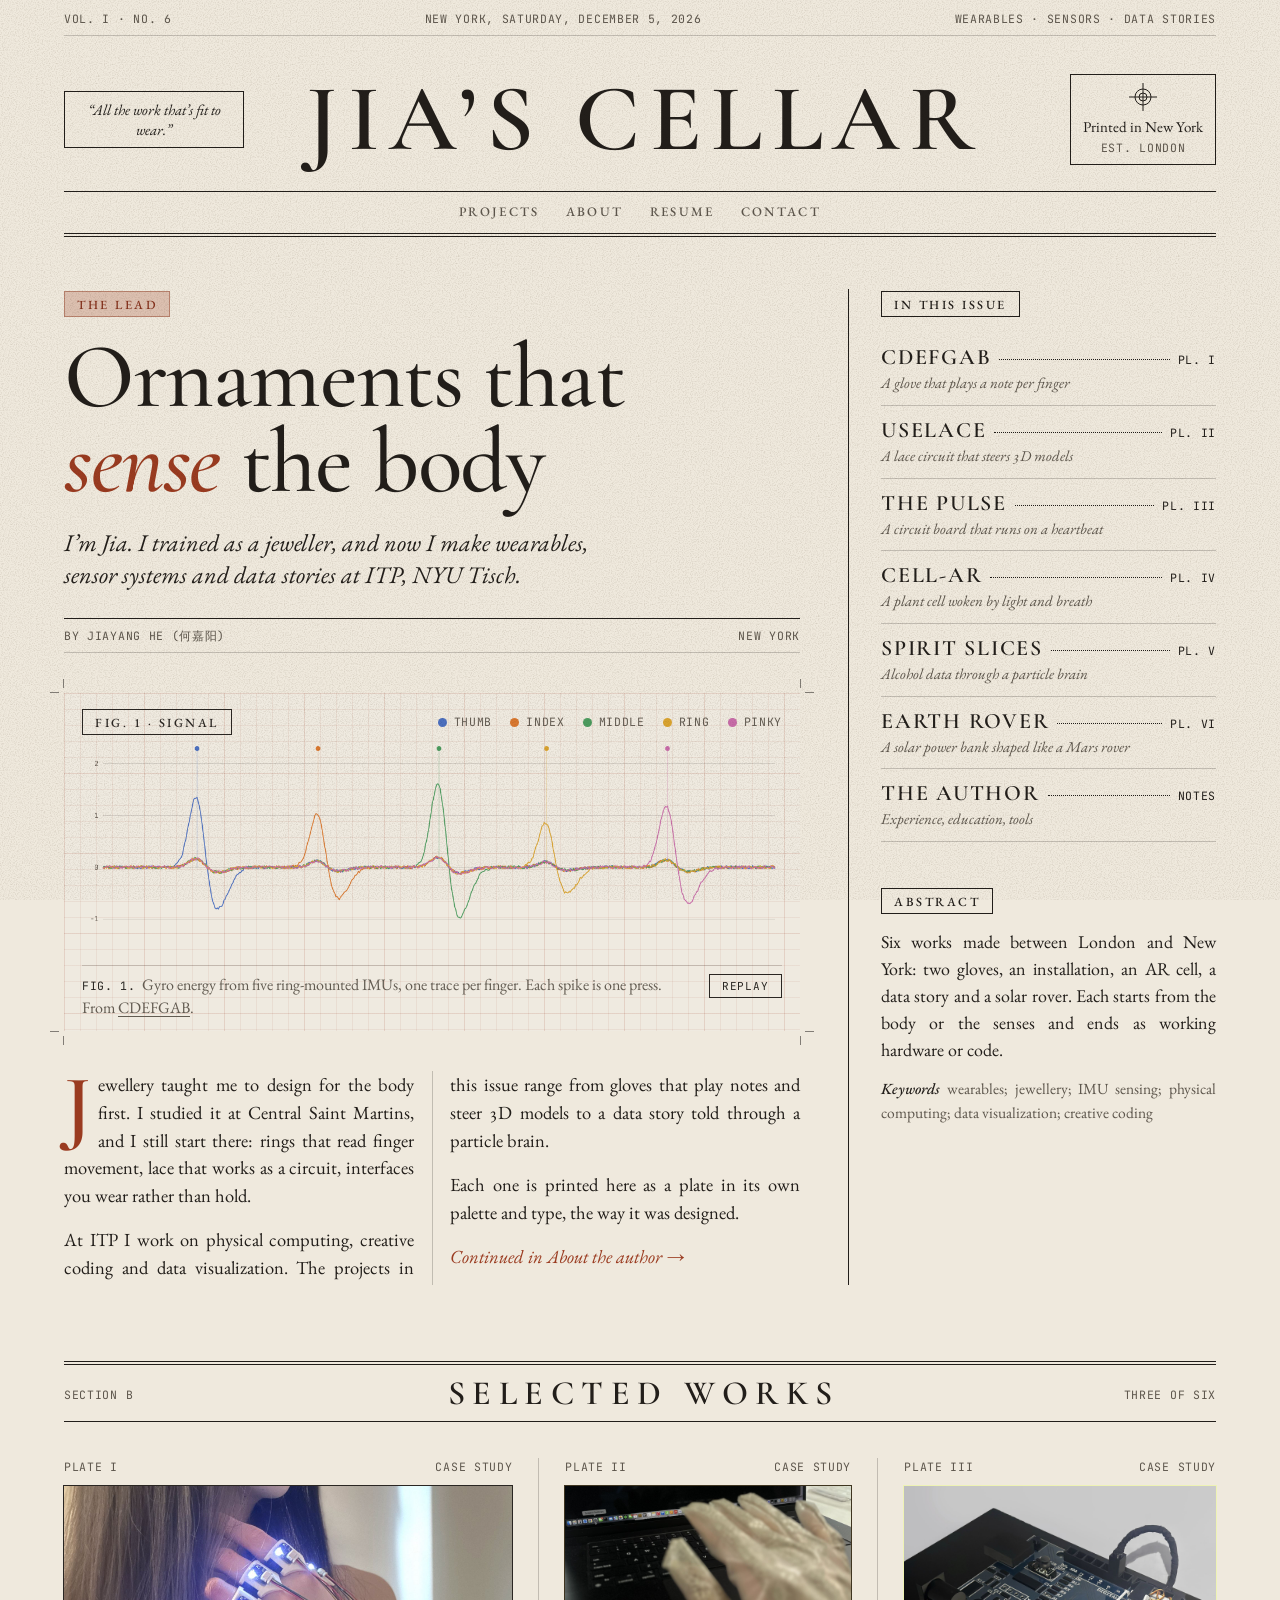
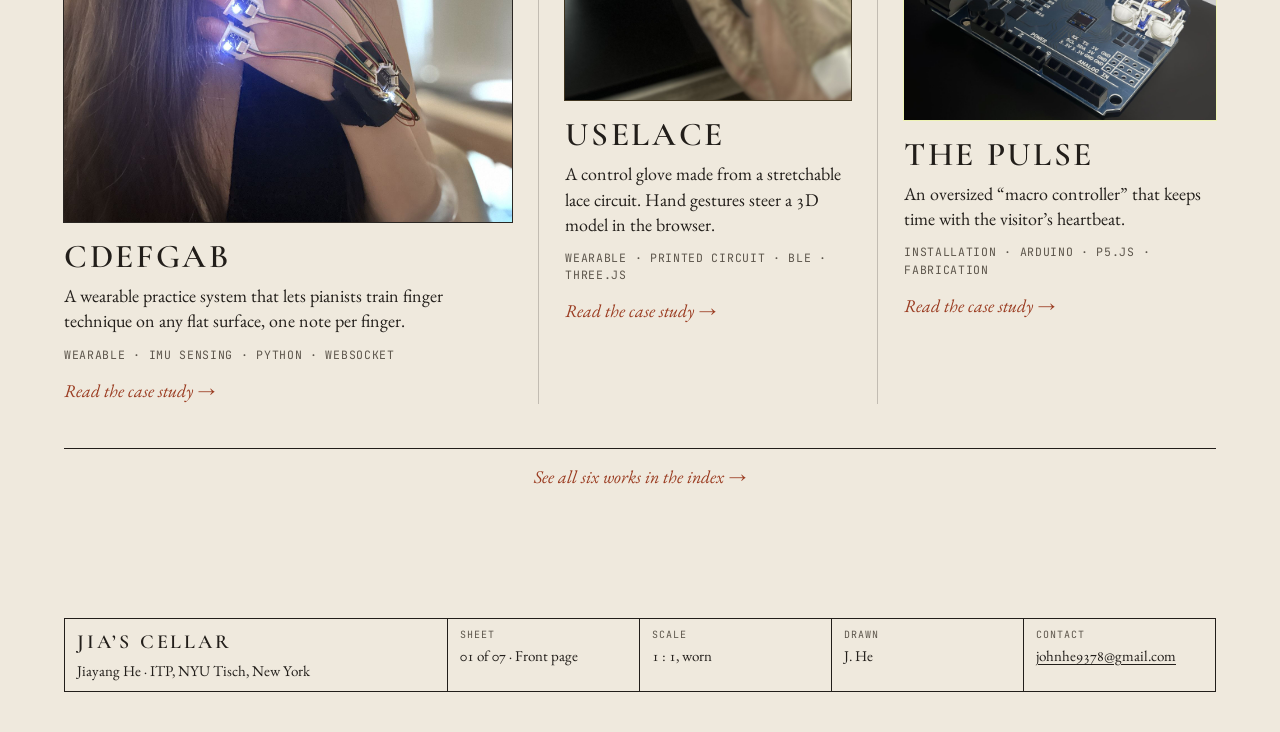
==== commit 1bf2bb9d: "Complete the project pages from the Figma process sheets Add case studies for UseLace, The Pulse and" ====
--- a/index.html
+++ b/index.html
@@ -18,7 +18,7 @@
   <!-- Front-page masthead: nameplate with ears. Inner pages use the compact bar. -->
   <header class="masthead masthead--front">
     <div class="masthead__strip mono">
-      <span>Vol. I · No. 5</span>
+      <span>Vol. I · No. 6</span>
       <span data-today>New York</span>
       <span>Wearables · Sensors · Data stories</span>
     </div>
@@ -100,14 +100,16 @@
           <ol class="contents">
             <li><a href="cdefgab.html"><span class="contents__title">CDEFGAB</span><span class="contents__leader"></span><span class="contents__ref mono">Pl. I</span></a>
               <small>A glove that plays a note per finger</small></li>
-            <li><a href="projects.html#uselace"><span class="contents__title">Uselace</span><span class="contents__leader"></span><span class="contents__ref mono">Pl. II</span></a>
+            <li><a href="uselace.html"><span class="contents__title">UseLace</span><span class="contents__leader"></span><span class="contents__ref mono">Pl. II</span></a>
               <small>A lace circuit that steers 3D models</small></li>
-            <li><a href="projects.html#spirit-slices"><span class="contents__title">Spirit Slices</span><span class="contents__leader"></span><span class="contents__ref mono">Pl. III</span></a>
+            <li><a href="the-pulse.html"><span class="contents__title">The Pulse</span><span class="contents__leader"></span><span class="contents__ref mono">Pl. III</span></a>
+              <small>A circuit board that runs on a heartbeat</small></li>
+            <li><a href="cell-ar.html"><span class="contents__title">Cell-AR</span><span class="contents__leader"></span><span class="contents__ref mono">Pl. IV</span></a>
+              <small>A plant cell woken by light and breath</small></li>
+            <li><a href="projects.html#spirit-slices"><span class="contents__title">Spirit Slices</span><span class="contents__leader"></span><span class="contents__ref mono">Pl. V</span></a>
               <small>Alcohol data through a particle brain</small></li>
-            <li><a href="projects.html#earth-rover"><span class="contents__title">Earth Rover</span><span class="contents__leader"></span><span class="contents__ref mono">Pl. IV</span></a>
+            <li><a href="projects.html#earth-rover"><span class="contents__title">Earth Rover</span><span class="contents__leader"></span><span class="contents__ref mono">Pl. VI</span></a>
               <small>A solar power bank shaped like a Mars rover</small></li>
-            <li><a href="projects.html#cell-ar"><span class="contents__title">Cell-AR</span><span class="contents__leader"></span><span class="contents__ref mono">Pl. V</span></a>
-              <small>An AR cell of light-reactive particles</small></li>
             <li><a href="about.html"><span class="contents__title">The author</span><span class="contents__leader"></span><span class="contents__ref mono">Notes</span></a>
               <small>Experience, education, tools</small></li>
           </ol>
@@ -116,8 +118,8 @@
         <section class="abstract" aria-labelledby="abstract-head">
           <h2 class="label" id="abstract-head">Abstract</h2>
           <p>
-            Five works made between London and New York: two gloves, a data story, a
-            solar rover and an AR cell. Each starts from the body or the senses
+            Six works made between London and New York: two gloves, an installation,
+            an AR cell, a data story and a solar rover. Each starts from the body or the senses
             and ends as working hardware or code.
           </p>
           <p class="keywords"><b>Keywords</b> wearables; jewellery; IMU sensing; physical computing; data visualization; creative coding</p>
@@ -130,52 +132,52 @@
       <header class="section-flag">
         <span class="mono">Section B</span>
         <h2 id="works-head">Selected works</h2>
-        <span class="mono">Three of five</span>
+        <span class="mono">Three of six</span>
       </header>
 
       <div class="entries">
         <article class="entry">
           <p class="entry__meta mono"><span>Plate I</span><span>Case study</span></p>
-          <a class="plate" data-skin="cdefgab" data-src="images/thumbs/cdefgab.jpg" href="cdefgab.html" tabindex="-1" aria-hidden="true">
-            <span class="plate__poster"><span class="plate__title">CDEFGAB</span></span>
-          </a>
-          <h3 class="entry__title"><a href="cdefgab.html">CDEFGAB</a></h3>
-          <p class="entry__deck">A ring-based glove that turns the movement of each finger into a piano note.</p>
+        <a class="plate" data-skin="cdefgab" data-src="images/thumbs/cdefgab.jpg" href="cdefgab.html" tabindex="-1" aria-hidden="true">
+          <span class="plate__poster"><span class="plate__title">CDEFGAB</span></span>
+        </a>
+        <h3 class="entry__title"><a href="cdefgab.html">CDEFGAB</a></h3>
+          <p class="entry__deck">A wearable practice system that lets pianists train finger technique on any flat surface, one note per finger.</p>
           <p class="entry__tags mono">Wearable · IMU sensing · Python · WebSocket</p>
           <p class="jump"><a href="cdefgab.html">Read the case study →</a></p>
-        </article>
+      </article>
 
         <article class="entry">
-          <p class="entry__meta mono"><span>Plate II</span><span>In press</span></p>
-          <div class="plate" data-skin="uselace" data-src="images/thumbs/uselace.jpg" aria-hidden="true">
-            <span class="plate__poster"><span class="plate__title">Uselace</span></span>
-          </div>
-          <h3 class="entry__title"><a href="projects.html#uselace">Uselace</a></h3>
+          <p class="entry__meta mono"><span>Plate II</span><span>Case study</span></p>
+        <a class="plate" data-skin="uselace" data-src="images/thumbs/uselace.jpg" href="uselace.html" tabindex="-1" aria-hidden="true">
+          <span class="plate__poster"><span class="plate__title">UseLace</span></span>
+        </a>
+        <h3 class="entry__title"><a href="uselace.html">UseLace</a></h3>
           <p class="entry__deck">A control glove made from a stretchable lace circuit. Hand gestures steer a 3D model in the browser.</p>
-          <p class="entry__tags mono">Wearable · flexible circuit · Three.js</p>
-          <p class="jump jump--off">Case study coming soon</p>
-        </article>
+          <p class="entry__tags mono">Wearable · printed circuit · BLE · Three.js</p>
+          <p class="jump"><a href="uselace.html">Read the case study →</a></p>
+      </article>
 
         <article class="entry">
-          <p class="entry__meta mono"><span>Plate III</span><span>In press</span></p>
-          <div class="plate" data-skin="spirit-slices" data-src="images/thumbs/spirit-slices.jpg" aria-hidden="true">
-            <span class="plate__poster"><span class="plate__title">Spirit Slices</span></span>
-          </div>
-          <h3 class="entry__title"><a href="projects.html#spirit-slices">Spirit Slices</a></h3>
-          <p class="entry__deck">A data story on alcohol consumption, told through a particle model of the brain and US survey data.</p>
-          <p class="entry__tags mono">Data visualization · Three.js · full-stack</p>
-          <p class="jump jump--off">Case study coming soon</p>
-        </article>
+          <p class="entry__meta mono"><span>Plate III</span><span>Case study</span></p>
+        <a class="plate" data-skin="the-pulse" data-src="images/thumbs/the-pulse.jpg" href="the-pulse.html" tabindex="-1" aria-hidden="true">
+          <span class="plate__poster"><span class="plate__title">The Pulse</span></span>
+        </a>
+        <h3 class="entry__title"><a href="the-pulse.html">The Pulse</a></h3>
+          <p class="entry__deck">An oversized “macro controller” that keeps time with the visitor’s heartbeat.</p>
+          <p class="entry__tags mono">Installation · Arduino · p5.js · fabrication</p>
+          <p class="jump"><a href="the-pulse.html">Read the case study →</a></p>
+      </article>
       </div>
 
-      <p class="more-line"><span class="jump"><a href="projects.html">See all five works in the index →</a></span></p>
+      <p class="more-line"><span class="jump"><a href="projects.html">See all six works in the index →</a></span></p>
     </section>
   </main>
 
   <footer class="colophon">
     <dl class="titleblock">
       <div class="titleblock__name"><dt>Jia’s Cellar</dt><dd>Jiayang He · ITP, NYU Tisch, New York</dd></div>
-      <div><dt>Sheet</dt><dd>01 of 04 · Front page</dd></div>
+      <div><dt>Sheet</dt><dd>01 of 07 · Front page</dd></div>
       <div><dt>Scale</dt><dd>1 : 1, worn</dd></div>
       <div><dt>Drawn</dt><dd>J. He</dd></div>
       <div><dt>Contact</dt><dd><a href="mailto:johnhe9378@gmail.com">johnhe9378@gmail.com</a></dd></div>
--- a/style.css
+++ b/style.css
@@ -821,8 +821,8 @@
   font-weight: 600;
   font-size: clamp(56px, 11vw, 148px);
   line-height: 0.95;
-  letter-spacing: 0.08em;
-  text-transform: uppercase;
+  letter-spacing: var(--head-tracking, 0.08em);
+  text-transform: var(--head-transform, uppercase);
 }
 
 .hero__deck {
@@ -931,8 +931,8 @@
   font-family: var(--font-display);
   font-weight: 600;
   font-size: clamp(30px, 3.6vw, 44px);
-  letter-spacing: 0.12em;
-  text-transform: uppercase;
+  letter-spacing: var(--head-tracking, 0.12em);
+  text-transform: var(--head-transform, uppercase);
   line-height: 1;
 }
 
@@ -959,6 +959,7 @@
 .stage__text { max-width: var(--measure); }
 .stage__text p { margin: 0 0 1em; }
 .stage__text p:last-child { margin-bottom: 0; }
+.stage__text code { font-family: var(--font-mono); font-size: 0.82em; }
 
 /* ---------- Figures ---------- */
 
@@ -1084,6 +1085,88 @@
 }
 
 .code .c { color: var(--muted); }
+
+.code--wide { grid-column: 1 / -1; }
+
+/* ---------- Sheets and photos ----------
+   A sheet is one page of the project's process document, exported
+   from Figma and printed whole, like a plate. It links to the full
+   size file so small annotations stay readable. */
+
+.sheet { margin: 0; }
+
+.sheet__link {
+  position: relative;
+  display: block;
+}
+
+.sheet img,
+.photo img {
+  display: block;
+  width: 100%;
+  height: auto;
+  box-shadow: 0 0 0 1px var(--rule);
+}
+
+.sheet__link::after {
+  content: "Full size ↗";
+  position: absolute;
+  right: 10px;
+  bottom: 10px;
+  padding: 3px 8px;
+  background: var(--bg);
+  color: var(--ink);
+  font-family: var(--font-mono);
+  font-size: 10.5px;
+  letter-spacing: 0.08em;
+  text-transform: uppercase;
+  opacity: 0;
+  transition: opacity 0.2s;
+}
+
+.sheet__link:hover::after,
+.sheet__link:focus-visible::after { opacity: 1; }
+
+@media (hover: none) {
+  .sheet__link::after { opacity: 0.85; }
+}
+
+.hero .sheet { margin-top: 4px; }
+
+.photos {
+  grid-column: 1 / -1;
+  display: grid;
+  grid-template-columns: repeat(2, minmax(0, 1fr));
+  gap: 24px;
+}
+
+.photos--lead { grid-template-columns: minmax(0, 3fr) minmax(0, 2fr); align-items: start; }
+
+.photo { margin: 0; }
+
+/* Plain list of facts from a sheet, e.g. inputs and outputs */
+.facts {
+  margin: 0;
+  border-bottom: 1px solid var(--rule);
+}
+
+.facts > div {
+  display: grid;
+  grid-template-columns: minmax(0, 2fr) minmax(0, 3fr);
+  gap: 16px;
+  padding: 9px 0;
+  border-top: 1px solid var(--rule);
+}
+
+.facts dt {
+  font-family: var(--font-mono);
+  font-size: 12px;
+  letter-spacing: 0.04em;
+  text-transform: uppercase;
+  color: var(--accent);
+}
+
+.facts dd { margin: 0; }
 
 /* ---------- Prev / next ---------- */
 
@@ -1192,8 +1275,8 @@
 
 /* Cell-AR — night navy, chartreuse mono, green outlines */
 [data-skin="cell-ar"] {
-  --bg: #121821;
-  --bg-panel: #1b2430;
+  --bg: #11151e;
+  --bg-panel: #1a2030;
   --ink: #eef7b4;
   --muted: #a9b79a;
   --rule: rgba(143, 209, 111, 0.4);
@@ -1207,15 +1290,55 @@
   --display-weight: 500;
   --display-transform: uppercase;
   --display-tracking: 0.02em;
-}
-
-/* Placeholder skins: swap these values for the palettes in your Figma frames */
+  --head-tracking: 0.04em;
+}
+
+/* The Pulse — schematic navy, pale chartreuse mono, pill tags */
+[data-skin="the-pulse"] {
+  --bg: #1a3459;
+  --bg-panel: #213e68;
+  --ink: #eef3b4;
+  --muted: #b3c0cf;
+  --rule: rgba(238, 243, 180, 0.3);
+  --accent: #eef3b4;
+  --label-bg: transparent;
+  --label-ink: #eef3b4;
+  --label-line: rgba(238, 243, 180, 0.6);
+  --halftone: rgba(238, 243, 180, 0.4);
+  --grid: rgba(238, 243, 180, 0.06);
+  --font-display: "JetBrains Mono", monospace;
+  --font-body: "JetBrains Mono", monospace;
+  --display-weight: 500;
+  --display-transform: uppercase;
+  --display-tracking: 0.02em;
+  --head-tracking: 0.04em;
+}
+
+/* Mono skins set body text a little smaller, as on their sheets */
+.project[data-skin="the-pulse"],
+.project[data-skin="cell-ar"] { font-size: 16px; line-height: 1.7; }
+.project[data-skin="the-pulse"] .hero__deck,
+.project[data-skin="cell-ar"] .hero__deck { font-size: clamp(18px, 2vw, 23px); line-height: 1.45; font-weight: 400; }
+
+/* UseLace — cream paper, lace brown, Garamond set in title case */
 [data-skin="uselace"] {
-  --bg: #2b2420; --bg-panel: #382f29; --ink: #e8dcc6; --muted: #a8977d;
-  --rule: rgba(232, 220, 198, 0.2);
-  --halftone: rgba(232, 220, 198, 0.3);
-  --display-style: italic; --display-weight: 500;
-}
+  --bg: #fdf5e0;
+  --bg-panel: #f4e9cd;
+  --ink: #3f3520;
+  --muted: #74684c;
+  --rule: rgba(63, 53, 32, 0.2);
+  --accent: #6f5a32;
+  --label-bg: #5f5136;
+  --label-ink: #fdf5e0;
+  --label-line: #5f5136;
+  --halftone: rgba(95, 81, 54, 0.4);
+  --grid: rgba(95, 81, 54, 0.07);
+  --display-weight: 600;
+  --head-transform: none;
+  --head-tracking: 0.005em;
+}
+
+/* Placeholder skin: swap these values for the palette in its Figma frames */
 
 [data-skin="spirit-slices"] {
   --bg: #e4e9ea; --bg-panel: #d3dbdd; --ink: #14212b; --muted: #55646f;
@@ -1303,7 +1426,8 @@
   .rows > div { grid-template-columns: 1fr; gap: 2px; }
 
   .project { font-size: 18px; }
-  .stage__grid, .code-pair { grid-template-columns: 1fr; }
+  .stage__grid, .code-pair, .photos, .photos--lead { grid-template-columns: 1fr; }
+  .facts > div { grid-template-columns: 1fr; gap: 2px; }
   .stage { padding: 48px 0; }
   .hero .plot figcaption .replay { float: none; display: block; margin: 10px 0 0; }
   .project-nav__link span { font-size: 22px; }
